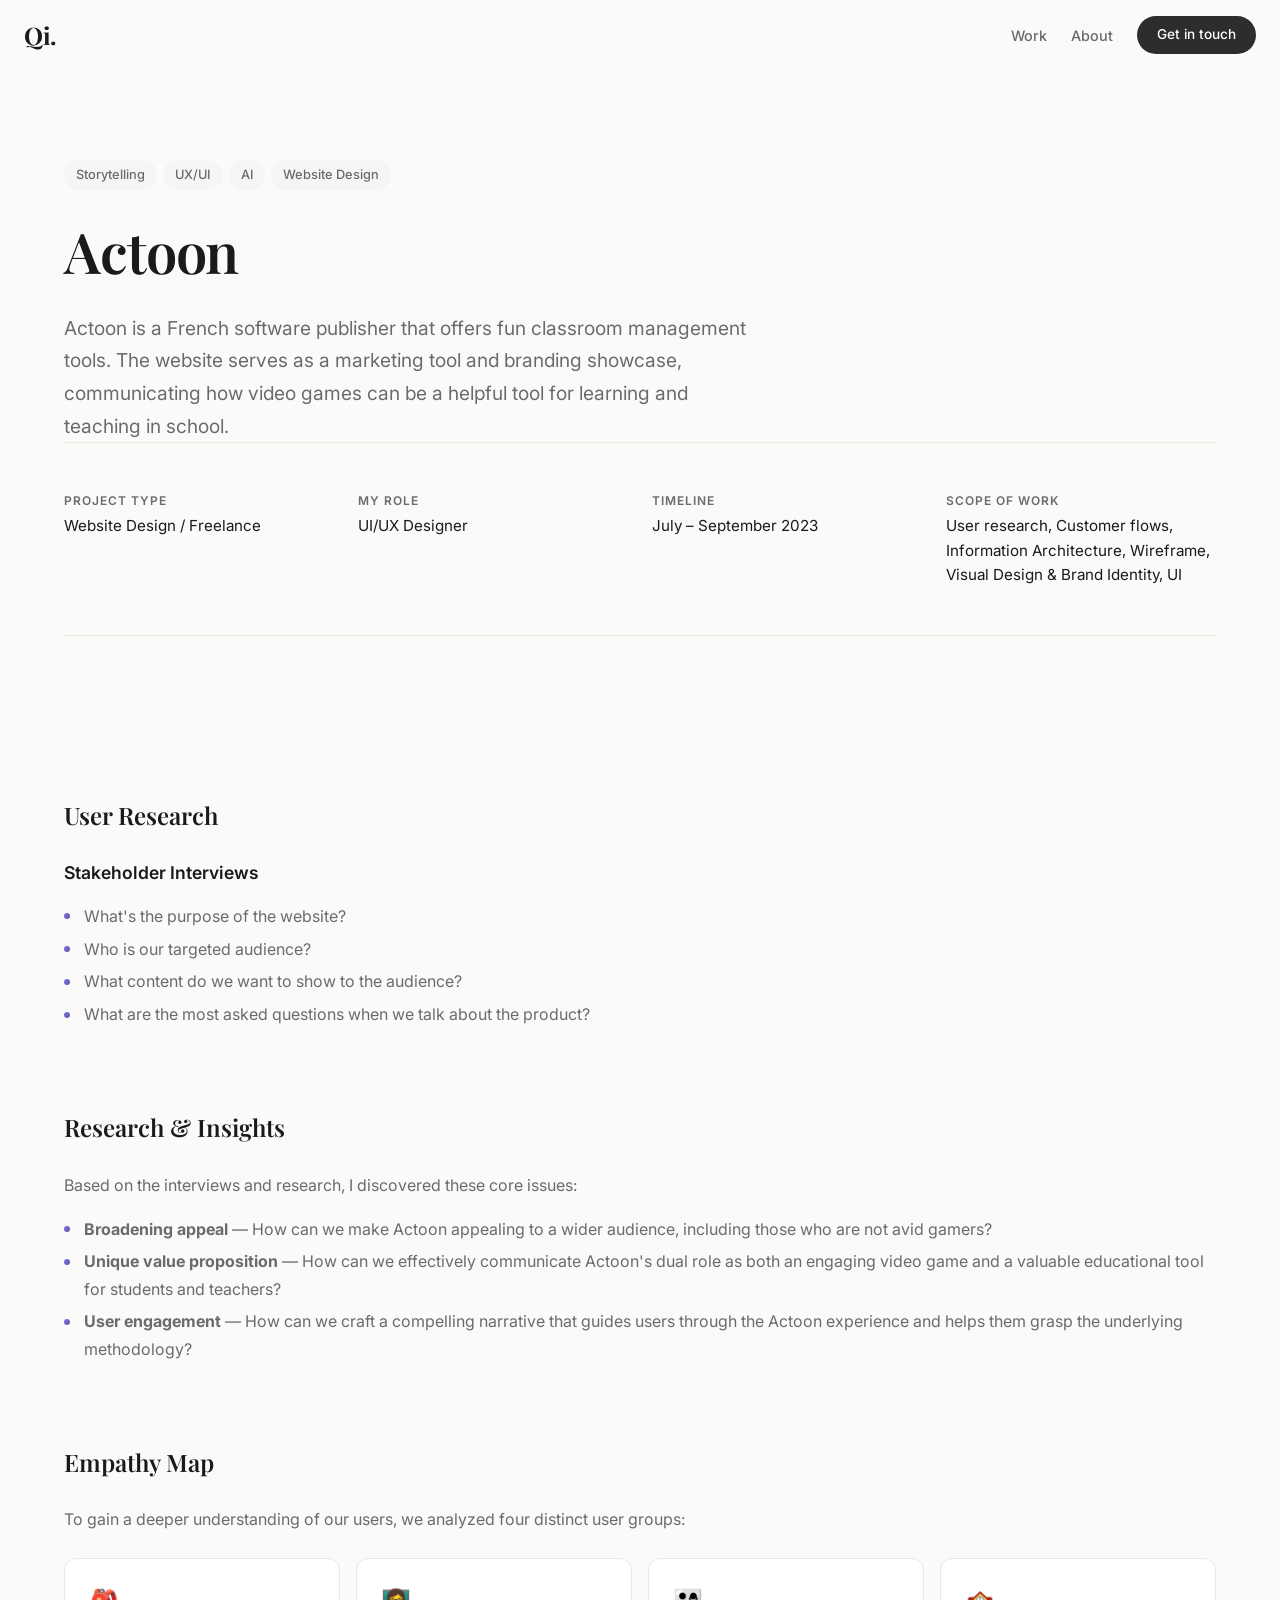
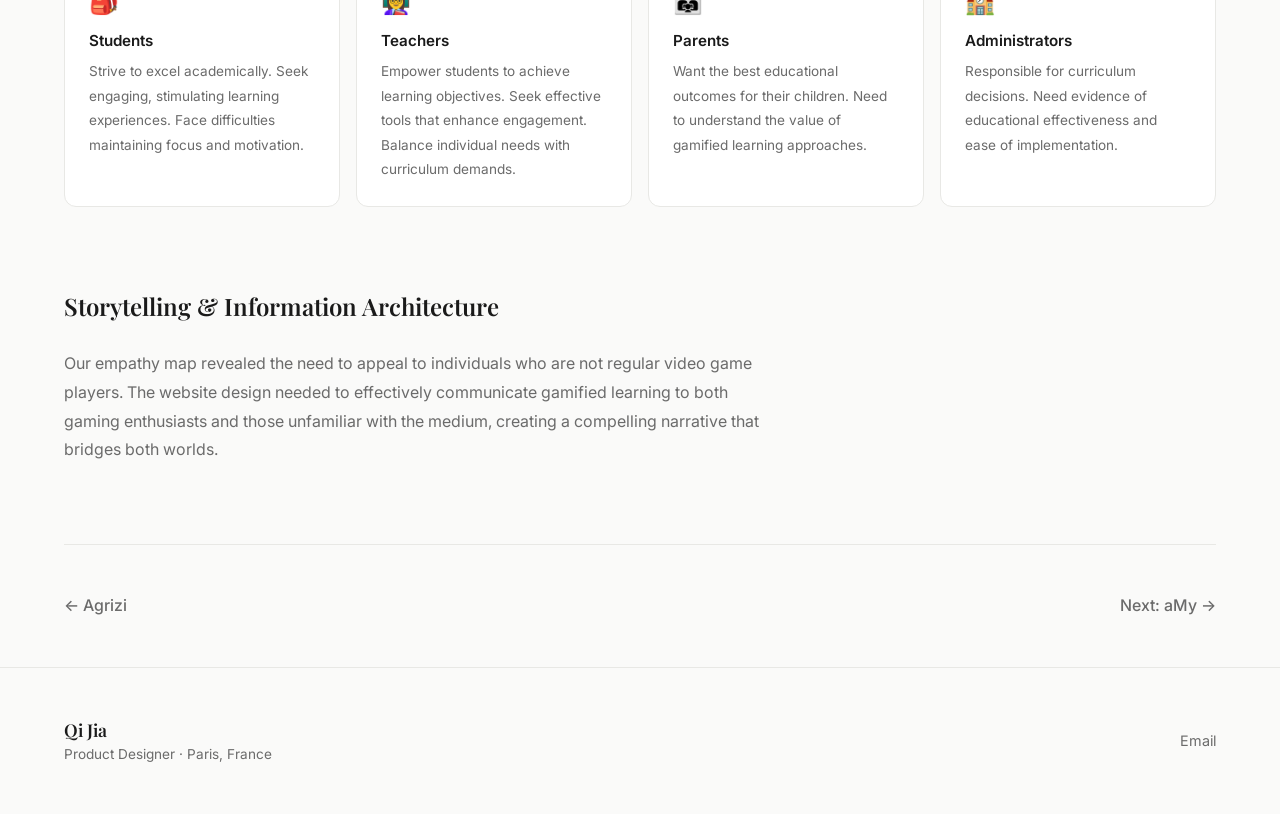
==== projects/actoon.html @ db5502e6 "Initial portfolio commit Co-Authored-By: Claude Sonnet 4.6 <noreply@anthropic.com>" ====
<!DOCTYPE html>
<html lang="en">
<head>
  <meta charset="UTF-8">
  <meta name="viewport" content="width=device-width, initial-scale=1.0">
  <title>Actoon — Qi Jia</title>
  <link rel="stylesheet" href="../styles.css">
  <link rel="preconnect" href="https://fonts.googleapis.com">
  <link rel="preconnect" href="https://fonts.gstatic.com" crossorigin>
  <link href="https://fonts.googleapis.com/css2?family=Inter:wght@400;500;600&family=Playfair+Display:wght@500;600;700&display=swap" rel="stylesheet">
</head>
<body>
  <nav class="nav" id="nav">
    <a href="../index.html" class="nav-logo">Qi.</a>
    <div class="nav-links">
      <a href="../index.html#work">Work</a>
      <a href="../index.html#about">About</a>
      <a href="mailto:contact@qijia.design" class="nav-cta">Get in touch</a>
    </div>
  </nav>

  <section class="project-hero">
    <div class="container">
      <div class="project-hero__tags">
        <span>Storytelling</span><span>UX/UI</span><span>AI</span><span>Website Design</span>
      </div>
      <h1>Actoon</h1>
      <p class="project-hero__description">Actoon is a French software publisher that offers fun classroom management tools. The website serves as a marketing tool and branding showcase, communicating how video games can be a helpful tool for learning and teaching in school.</p>

      <dl class="project-meta">
        <div>
          <dt>Project Type</dt>
          <dd>Website Design / Freelance</dd>
        </div>
        <div>
          <dt>My Role</dt>
          <dd>UI/UX Designer</dd>
        </div>
        <div>
          <dt>Timeline</dt>
          <dd>July – September 2023</dd>
        </div>
        <div>
          <dt>Scope of Work</dt>
          <dd>User research, Customer flows, Information Architecture, Wireframe, Visual Design & Brand Identity, UI</dd>
        </div>
      </dl>
    </div>
  </section>

  <section class="container">
    <div class="project-section">
      <h2>User Research</h2>
      <h3>Stakeholder Interviews</h3>
      <ul>
        <li>What's the purpose of the website?</li>
        <li>Who is our targeted audience?</li>
        <li>What content do we want to show to the audience?</li>
        <li>What are the most asked questions when we talk about the product?</li>
      </ul>
    </div>

    <div class="project-section">
      <h2>Research & Insights</h2>
      <p>Based on the interviews and research, I discovered these core issues:</p>
      <ul>
        <li><strong>Broadening appeal</strong> — How can we make Actoon appealing to a wider audience, including those who are not avid gamers?</li>
        <li><strong>Unique value proposition</strong> — How can we effectively communicate Actoon's dual role as both an engaging video game and a valuable educational tool for students and teachers?</li>
        <li><strong>User engagement</strong> — How can we craft a compelling narrative that guides users through the Actoon experience and helps them grasp the underlying methodology?</li>
      </ul>
    </div>

    <div class="project-section">
      <h2>Empathy Map</h2>
      <p>To gain a deeper understanding of our users, we analyzed four distinct user groups:</p>
      <div class="insight-grid">
        <div class="insight-card">
          <div class="insight-card__icon">🎒</div>
          <h4>Students</h4>
          <p>Strive to excel academically. Seek engaging, stimulating learning experiences. Face difficulties maintaining focus and motivation.</p>
        </div>
        <div class="insight-card">
          <div class="insight-card__icon">👩‍🏫</div>
          <h4>Teachers</h4>
          <p>Empower students to achieve learning objectives. Seek effective tools that enhance engagement. Balance individual needs with curriculum demands.</p>
        </div>
        <div class="insight-card">
          <div class="insight-card__icon">👨‍👩‍👧</div>
          <h4>Parents</h4>
          <p>Want the best educational outcomes for their children. Need to understand the value of gamified learning approaches.</p>
        </div>
        <div class="insight-card">
          <div class="insight-card__icon">🏫</div>
          <h4>Administrators</h4>
          <p>Responsible for curriculum decisions. Need evidence of educational effectiveness and ease of implementation.</p>
        </div>
      </div>
    </div>

    <div class="project-section">
      <h2>Storytelling & Information Architecture</h2>
      <p>Our empathy map revealed the need to appeal to individuals who are not regular video game players. The website design needed to effectively communicate gamified learning to both gaming enthusiasts and those unfamiliar with the medium, creating a compelling narrative that bridges both worlds.</p>
    </div>

    <nav class="project-nav">
      <a href="agrizi.html">&larr; Agrizi</a>
      <a href="amy.html">Next: aMy &rarr;</a>
    </nav>
  </section>

  <footer class="footer">
    <div class="container footer-inner">
      <div>
        <p class="footer-name">Qi Jia</p>
        <p class="footer-role">Product Designer &middot; Paris, France</p>
      </div>
      <div class="footer-links">
        <a href="mailto:contact@qijia.design">Email</a>
      </div>
    </div>
  </footer>

  <script src="../script.js"></script>
</body>
</html>
---- styles.css ----
/* ================================
   Design Tokens
   ================================ */
:root {
  --color-bg: #FAFAF9;
  --color-surface: #FFFFFF;
  --color-text: #1A1A1A;
  --color-text-secondary: #6B6B6B;
  --color-accent: #2D2D2D;
  --color-border: #E8E8E5;
  --color-hover: #F5F5F3;

  --font-sans: 'Inter', -apple-system, BlinkMacSystemFont, sans-serif;
  --font-serif: 'Playfair Display', Georgia, serif;

  --space-xs: 0.5rem;
  --space-sm: 1rem;
  --space-md: 1.5rem;
  --space-lg: 3rem;
  --space-xl: 5rem;
  --space-2xl: 8rem;

  --max-width: 1200px;
  --radius: 12px;
  --radius-lg: 20px;

  --transition: 0.3s cubic-bezier(0.4, 0, 0.2, 1);
}

/* ================================
   Reset & Base
   ================================ */
*, *::before, *::after {
  margin: 0;
  padding: 0;
  box-sizing: border-box;
}

html {
  scroll-behavior: smooth;
  -webkit-font-smoothing: antialiased;
}

body {
  font-family: var(--font-sans);
  font-size: 1rem;
  line-height: 1.6;
  color: var(--color-text);
  background: var(--color-bg);
}

a {
  color: inherit;
  text-decoration: none;
}

img {
  max-width: 100%;
  display: block;
}

.container {
  max-width: var(--max-width);
  margin: 0 auto;
  padding: 0 var(--space-md);
}

/* ================================
   Navigation
   ================================ */
.nav {
  position: fixed;
  top: 0;
  left: 0;
  right: 0;
  z-index: 100;
  display: flex;
  justify-content: space-between;
  align-items: center;
  padding: var(--space-sm) var(--space-md);
  background: rgba(250, 250, 249, 0.85);
  backdrop-filter: blur(12px);
  -webkit-backdrop-filter: blur(12px);
  border-bottom: 1px solid transparent;
  transition: border-color var(--transition);
}

.nav.scrolled {
  border-bottom-color: var(--color-border);
}

.nav-logo {
  font-family: var(--font-serif);
  font-size: 1.5rem;
  font-weight: 700;
  letter-spacing: -0.02em;
}

.nav-links {
  display: flex;
  align-items: center;
  gap: var(--space-md);
}

.nav-links a {
  font-size: 0.9rem;
  font-weight: 500;
  color: var(--color-text-secondary);
  transition: color var(--transition);
}

.nav-links a:hover {
  color: var(--color-text);
}

.nav-cta {
  background: var(--color-accent);
  color: #fff !important;
  padding: 0.5rem 1.25rem;
  border-radius: 100px;
  font-size: 0.85rem !important;
  transition: transform var(--transition), opacity var(--transition);
}

.nav-cta:hover {
  opacity: 0.85;
  transform: translateY(-1px);
}

/* ================================
   Hero
   ================================ */
.hero {
  min-height: 90vh;
  display: flex;
  align-items: center;
  padding: var(--space-2xl) 0 var(--space-xl);
}

.hero-greeting {
  font-size: 1.25rem;
  color: var(--color-text-secondary);
  margin-bottom: var(--space-sm);
}

.wave {
  display: inline-block;
  animation: wave 2.5s ease-in-out infinite;
  transform-origin: 70% 70%;
}

@keyframes wave {
  0%, 100% { transform: rotate(0deg); }
  10% { transform: rotate(14deg); }
  20% { transform: rotate(-8deg); }
  30% { transform: rotate(14deg); }
  40% { transform: rotate(-4deg); }
  50% { transform: rotate(10deg); }
  60% { transform: rotate(0deg); }
}

.hero-title {
  font-family: var(--font-serif);
  font-size: clamp(2.5rem, 5.5vw, 4.5rem);
  font-weight: 600;
  line-height: 1.15;
  letter-spacing: -0.02em;
  max-width: 800px;
  margin-bottom: var(--space-md);
}

.hero-title em {
  font-style: normal;
  background: linear-gradient(135deg, #667eea 0%, #764ba2 100%);
  -webkit-background-clip: text;
  -webkit-text-fill-color: transparent;
  background-clip: text;
}

.hero-subtitle {
  font-size: 1.15rem;
  line-height: 1.7;
  color: var(--color-text-secondary);
  max-width: 600px;
  margin-bottom: var(--space-lg);
}

.btn {
  display: inline-flex;
  align-items: center;
  gap: 0.5rem;
  background: var(--color-accent);
  color: #fff;
  padding: 0.85rem 2rem;
  border-radius: 100px;
  font-size: 0.95rem;
  font-weight: 500;
  transition: transform var(--transition), box-shadow var(--transition);
}

.btn:hover {
  transform: translateY(-2px);
  box-shadow: 0 8px 24px rgba(0, 0, 0, 0.12);
}

.btn span {
  transition: transform var(--transition);
}

.btn:hover span {
  transform: translateX(4px);
}

/* ================================
   Section Title
   ================================ */
.section-title {
  font-family: var(--font-serif);
  font-size: clamp(1.75rem, 3vw, 2.5rem);
  font-weight: 600;
  letter-spacing: -0.02em;
  margin-bottom: var(--space-lg);
}

/* ================================
   Projects Grid
   ================================ */
.work {
  padding: var(--space-xl) 0 var(--space-2xl);
}

.projects-grid {
  display: grid;
  grid-template-columns: repeat(2, 1fr);
  gap: var(--space-md);
}

.project-card {
  background: var(--color-surface);
  border-radius: var(--radius-lg);
  overflow: hidden;
  border: 1px solid var(--color-border);
  transition: transform var(--transition), box-shadow var(--transition);
  display: flex;
  flex-direction: column;
}

.project-card:hover {
  transform: translateY(-4px);
  box-shadow: 0 12px 40px rgba(0, 0, 0, 0.08);
}

.project-card__image {
  height: 240px;
  display: flex;
  align-items: center;
  justify-content: center;
  position: relative;
  overflow: hidden;
}

.project-card--large .project-card__image {
  height: 300px;
}

.project-card__emoji {
  font-size: 4rem;
  transition: transform var(--transition);
}

.project-card:hover .project-card__emoji {
  transform: scale(1.15);
}

.project-card__content {
  padding: var(--space-md);
  flex: 1;
  display: flex;
  flex-direction: column;
  gap: 0.5rem;
}

.project-card__tags {
  display: flex;
  flex-wrap: wrap;
  gap: 0.4rem;
}

.project-card__tags span {
  font-size: 0.75rem;
  font-weight: 500;
  color: var(--color-text-secondary);
  background: var(--color-hover);
  padding: 0.2rem 0.6rem;
  border-radius: 100px;
}

.project-card__content h3 {
  font-family: var(--font-serif);
  font-size: 1.35rem;
  font-weight: 600;
  letter-spacing: -0.01em;
}

.project-card__content p {
  font-size: 0.9rem;
  color: var(--color-text-secondary);
  line-height: 1.5;
}

/* ================================
   About
   ================================ */
.about {
  padding: var(--space-xl) 0 var(--space-2xl);
  background: var(--color-surface);
  border-top: 1px solid var(--color-border);
}

.about-grid {
  display: grid;
  grid-template-columns: 1fr 1fr;
  gap: var(--space-xl);
  align-items: start;
}

.about-lead {
  font-size: 1.25rem;
  font-weight: 500;
  line-height: 1.6;
  margin-bottom: var(--space-sm);
}

.about-text p {
  color: var(--color-text-secondary);
  margin-bottom: var(--space-sm);
  line-height: 1.7;
}

.experience-block {
  margin-bottom: var(--space-lg);
}

.experience-block h3 {
  font-size: 0.8rem;
  font-weight: 600;
  text-transform: uppercase;
  letter-spacing: 0.08em;
  color: var(--color-text-secondary);
  margin-bottom: var(--space-sm);
}

.experience-item {
  display: flex;
  flex-direction: column;
  margin-bottom: var(--space-sm);
  padding-left: var(--space-sm);
  border-left: 2px solid var(--color-border);
}

.experience-role {
  font-weight: 600;
  font-size: 0.95rem;
}

.experience-company {
  font-size: 0.9rem;
  color: var(--color-text-secondary);
}

.experience-date {
  font-size: 0.8rem;
  color: var(--color-text-secondary);
}

.notable-projects {
  font-size: 0.9rem;
  color: var(--color-text-secondary);
  line-height: 1.7;
}

/* ================================
   Footer
   ================================ */
.footer {
  padding: var(--space-lg) 0;
  border-top: 1px solid var(--color-border);
}

.footer-inner {
  display: flex;
  justify-content: space-between;
  align-items: center;
}

.footer-name {
  font-family: var(--font-serif);
  font-size: 1.1rem;
  font-weight: 600;
}

.footer-role {
  font-size: 0.85rem;
  color: var(--color-text-secondary);
}

.footer-links {
  display: flex;
  gap: var(--space-md);
}

.footer-links a {
  font-size: 0.9rem;
  color: var(--color-text-secondary);
  transition: color var(--transition);
}

.footer-links a:hover {
  color: var(--color-text);
}

/* ================================
   Project Detail Page
   ================================ */
.project-hero {
  padding: calc(var(--space-2xl) + 2rem) 0 var(--space-xl);
}

.project-hero__tags {
  display: flex;
  flex-wrap: wrap;
  gap: 0.4rem;
  margin-bottom: var(--space-sm);
}

.project-hero__tags span {
  font-size: 0.8rem;
  font-weight: 500;
  color: var(--color-text-secondary);
  background: var(--color-hover);
  padding: 0.3rem 0.75rem;
  border-radius: 100px;
}

.project-hero h1 {
  font-family: var(--font-serif);
  font-size: clamp(2rem, 4.5vw, 3.5rem);
  font-weight: 600;
  letter-spacing: -0.02em;
  margin-bottom: var(--space-sm);
}

.project-hero__description {
  font-size: 1.2rem;
  color: var(--color-text-secondary);
  max-width: 700px;
  line-height: 1.7;
}

.project-meta {
  display: grid;
  grid-template-columns: repeat(auto-fit, minmax(180px, 1fr));
  gap: var(--space-md);
  padding: var(--space-lg) 0;
  border-top: 1px solid var(--color-border);
  border-bottom: 1px solid var(--color-border);
  margin-bottom: var(--space-xl);
}

.project-meta dt {
  font-size: 0.75rem;
  font-weight: 600;
  text-transform: uppercase;
  letter-spacing: 0.08em;
  color: var(--color-text-secondary);
  margin-bottom: 0.25rem;
}

.project-meta dd {
  font-size: 0.95rem;
}

.project-section {
  margin-bottom: var(--space-xl);
}

.project-section h2 {
  font-family: var(--font-serif);
  font-size: 1.5rem;
  font-weight: 600;
  margin-bottom: var(--space-md);
}

.project-section h3 {
  font-size: 1.1rem;
  font-weight: 600;
  margin-bottom: var(--space-sm);
}

.project-section p {
  color: var(--color-text-secondary);
  line-height: 1.8;
  margin-bottom: var(--space-sm);
  max-width: 720px;
}

.project-section ul {
  list-style: none;
  padding: 0;
  margin-bottom: var(--space-sm);
}

.project-section ul li {
  position: relative;
  padding-left: 1.25rem;
  color: var(--color-text-secondary);
  line-height: 1.7;
  margin-bottom: 0.35rem;
}

.project-section ul li::before {
  content: '';
  position: absolute;
  left: 0;
  top: 0.65rem;
  width: 6px;
  height: 6px;
  background: linear-gradient(135deg, #667eea 0%, #764ba2 100%);
  border-radius: 50%;
}

.quote-grid {
  display: grid;
  grid-template-columns: repeat(auto-fit, minmax(280px, 1fr));
  gap: var(--space-sm);
  margin: var(--space-md) 0;
}

.quote-card {
  background: var(--color-hover);
  border-radius: var(--radius);
  padding: var(--space-md);
  font-size: 0.9rem;
  color: var(--color-text-secondary);
  line-height: 1.6;
  font-style: italic;
  border-left: 3px solid var(--color-border);
}

.insight-grid {
  display: grid;
  grid-template-columns: repeat(auto-fit, minmax(220px, 1fr));
  gap: var(--space-sm);
  margin: var(--space-md) 0;
}

.insight-card {
  background: var(--color-surface);
  border: 1px solid var(--color-border);
  border-radius: var(--radius);
  padding: var(--space-md);
}

.insight-card__icon {
  font-size: 1.5rem;
  margin-bottom: 0.5rem;
}

.insight-card h4 {
  font-size: 0.95rem;
  font-weight: 600;
  margin-bottom: 0.35rem;
}

.insight-card p {
  font-size: 0.85rem;
  margin-bottom: 0 !important;
}

.project-nav {
  display: flex;
  justify-content: space-between;
  align-items: center;
  padding: var(--space-lg) 0;
  border-top: 1px solid var(--color-border);
  margin-top: var(--space-xl);
}

.project-nav a {
  font-weight: 500;
  color: var(--color-text-secondary);
  transition: color var(--transition);
}

.project-nav a:hover {
  color: var(--color-text);
}

/* ================================
   Animations
   ================================ */
.fade-in {
  opacity: 0;
  transform: translateY(20px);
  transition: opacity 0.6s ease, transform 0.6s ease;
}

.fade-in.visible {
  opacity: 1;
  transform: translateY(0);
}

/* ================================
   Responsive
   ================================ */
@media (max-width: 768px) {
  .hero {
    min-height: auto;
    padding: calc(var(--space-2xl) + 1rem) 0 var(--space-lg);
  }

  .projects-grid {
    grid-template-columns: 1fr;
  }

  .project-card__image,
  .project-card--large .project-card__image {
    height: 200px;
  }

  .about-grid {
    grid-template-columns: 1fr;
    gap: var(--space-lg);
  }

  .footer-inner {
    flex-direction: column;
    gap: var(--space-sm);
    text-align: center;
  }

  .nav-links a:not(.nav-cta) {
    display: none;
  }

  .project-meta {
    grid-template-columns: 1fr 1fr;
  }

  .quote-grid {
    grid-template-columns: 1fr;
  }
}
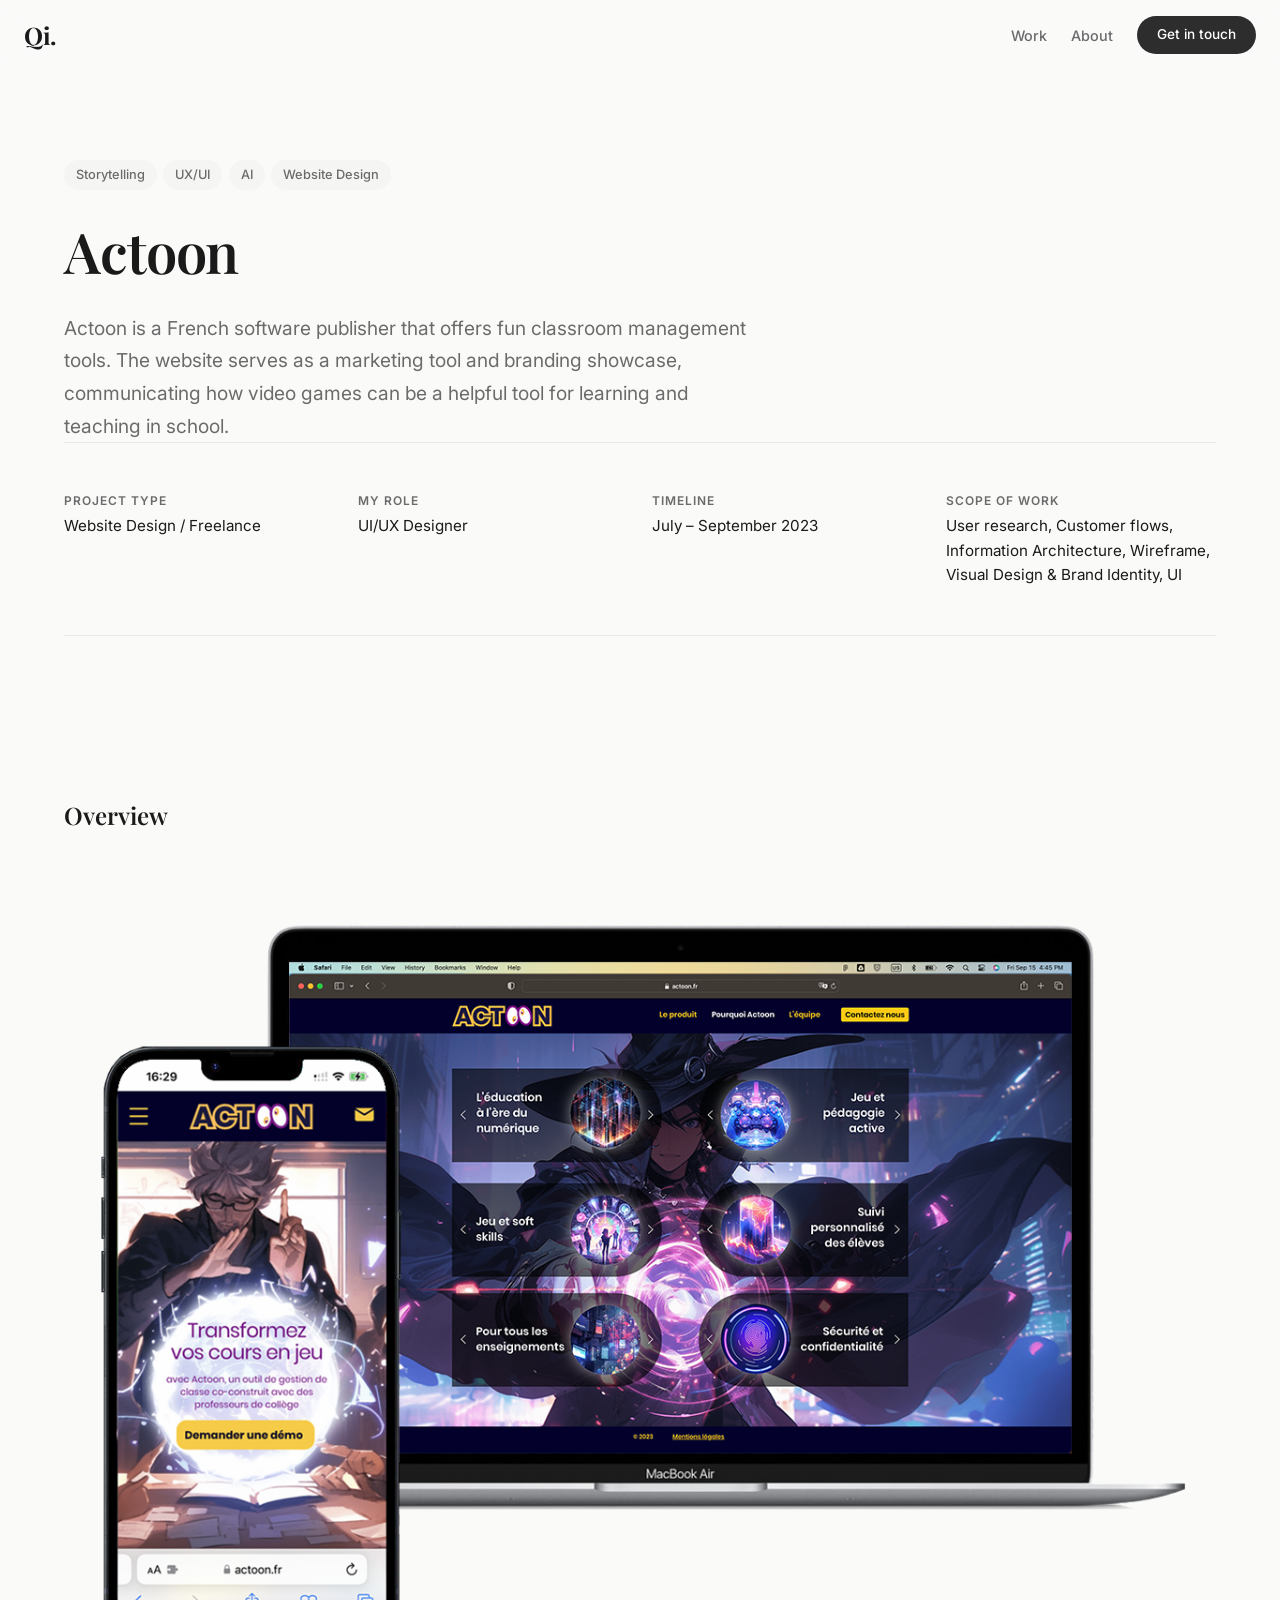
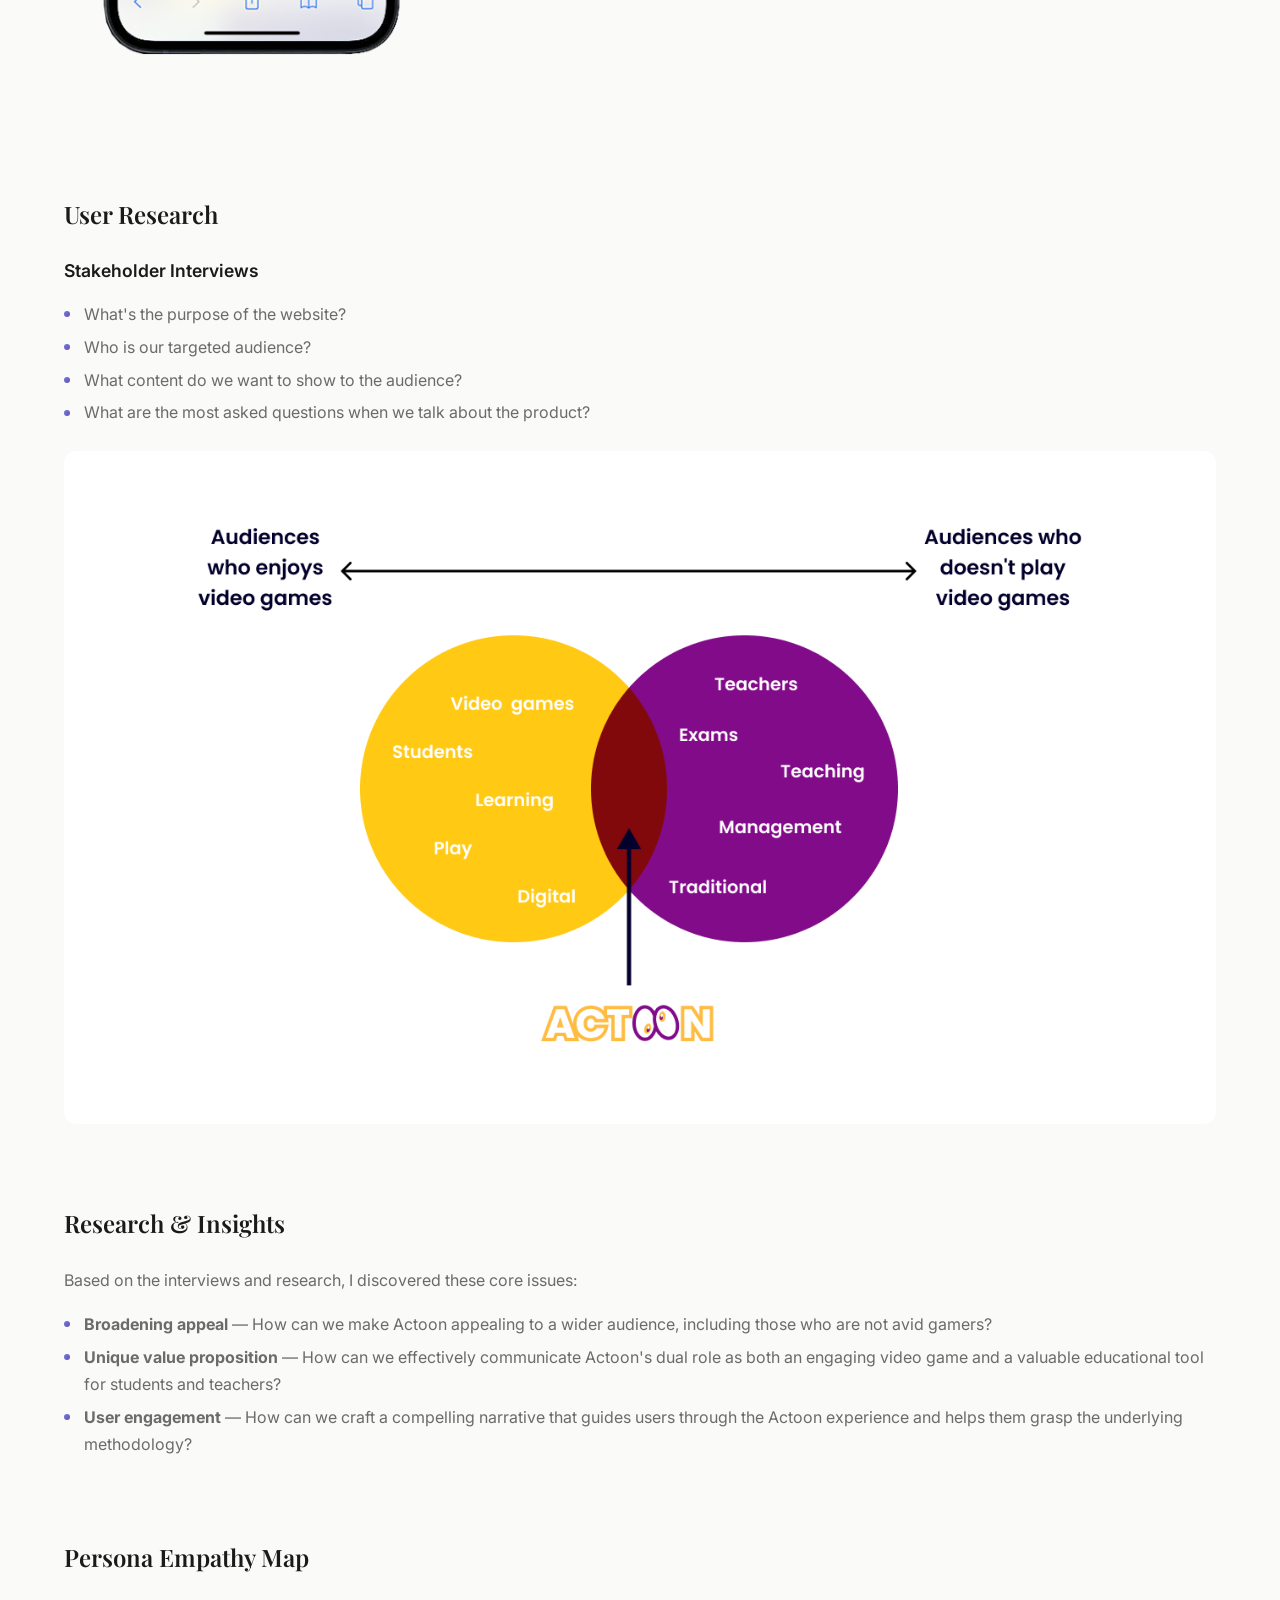
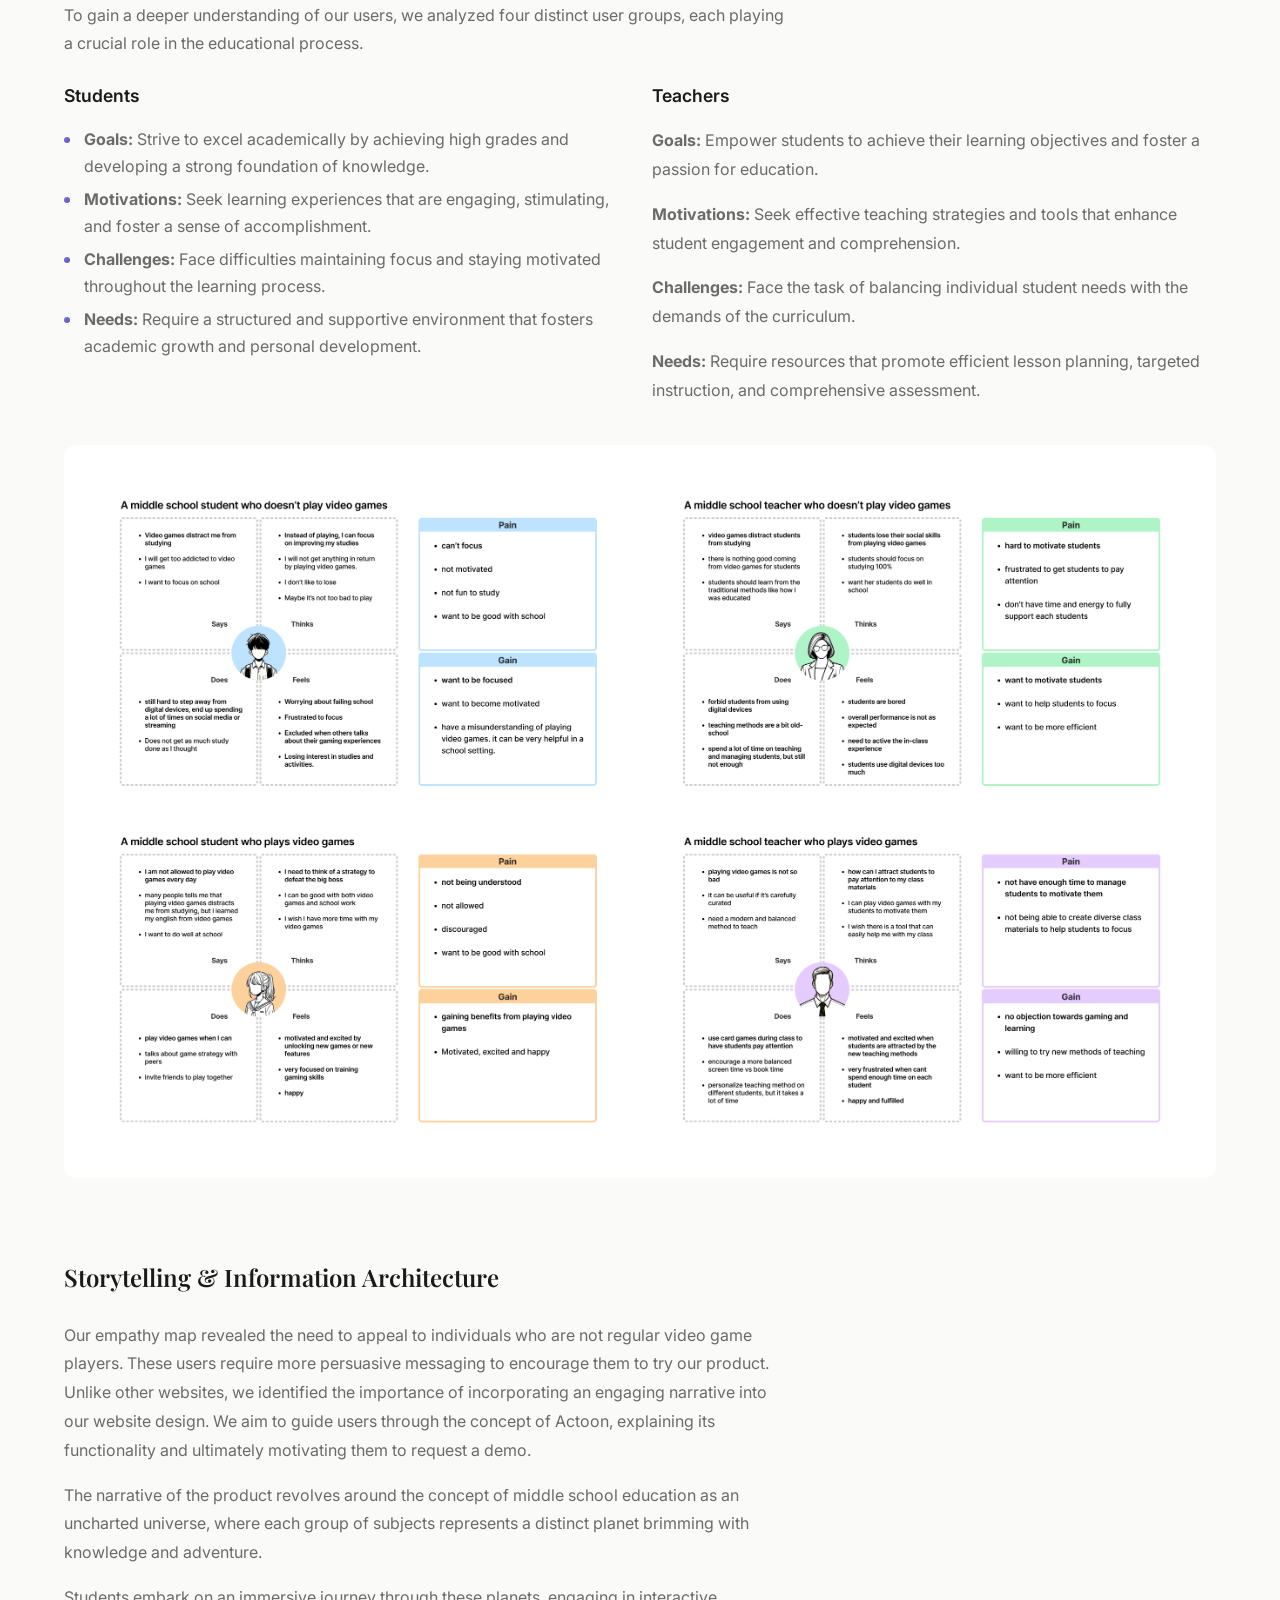
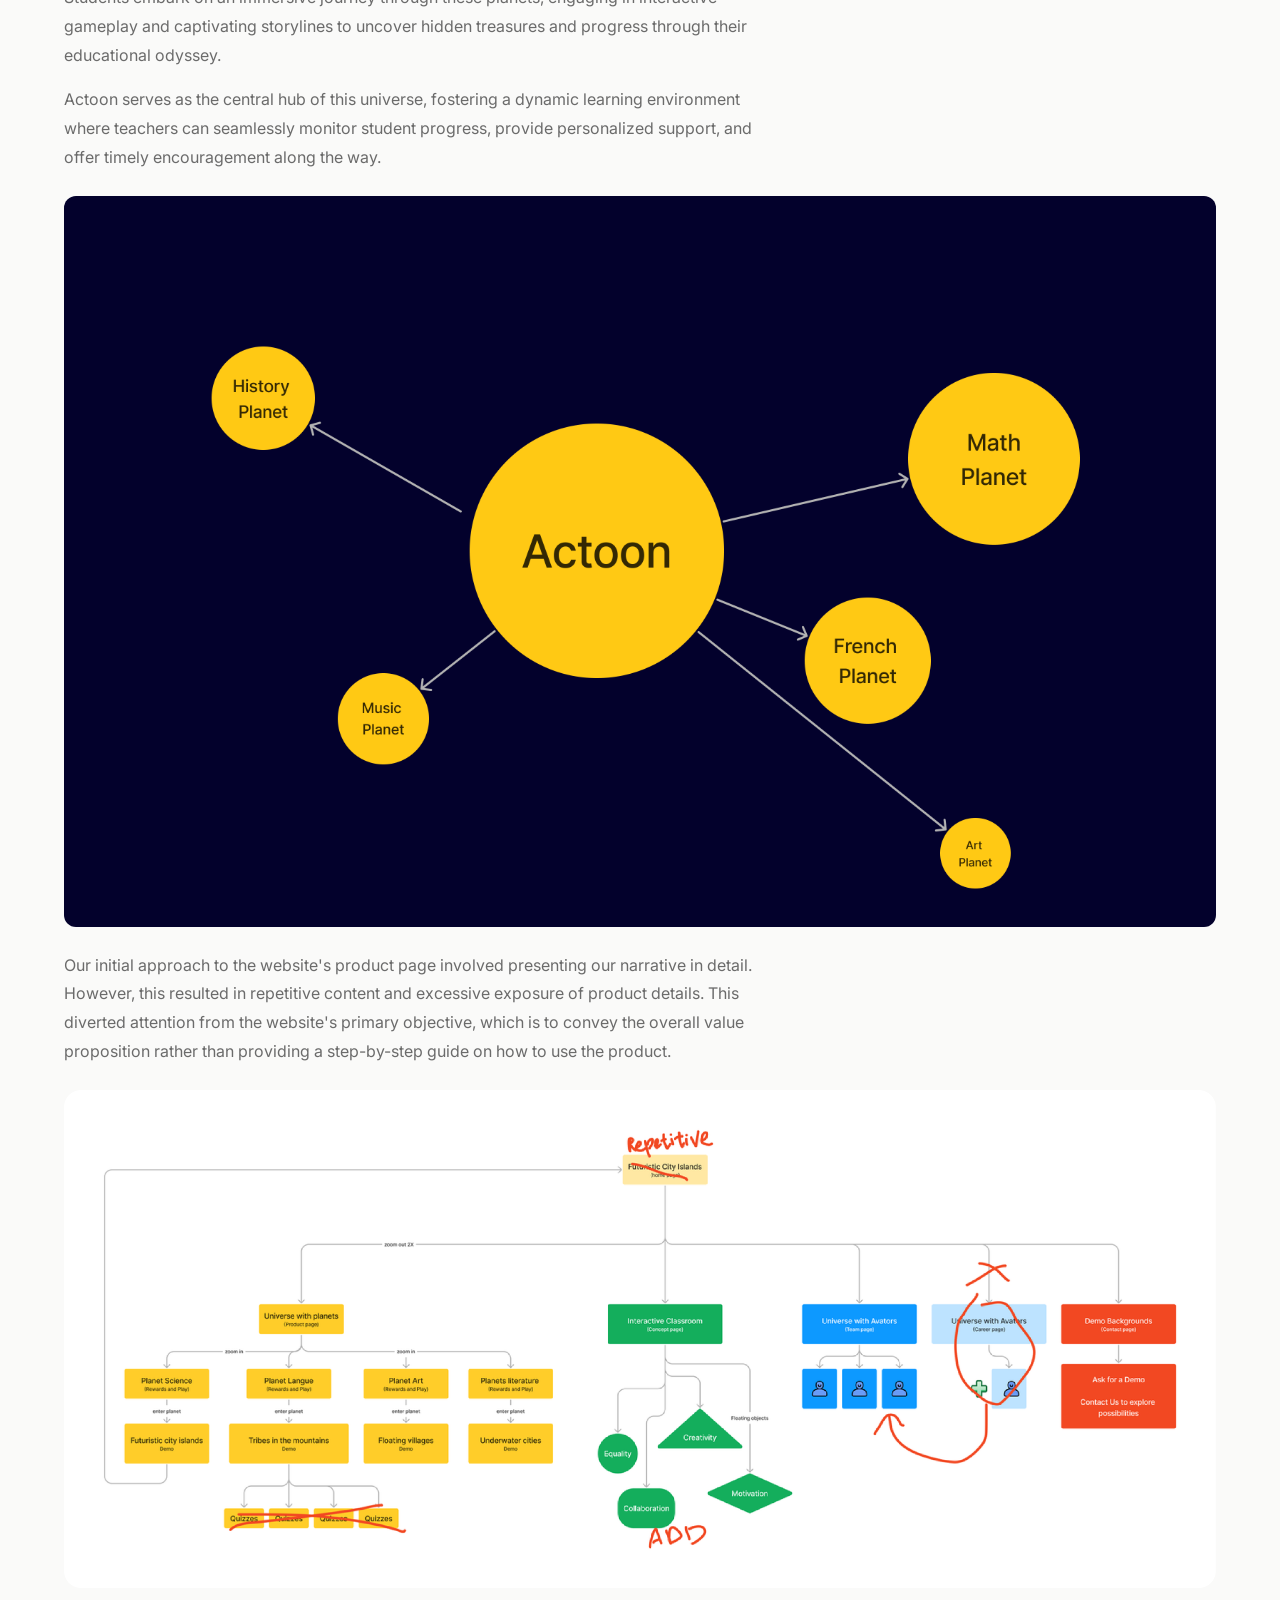
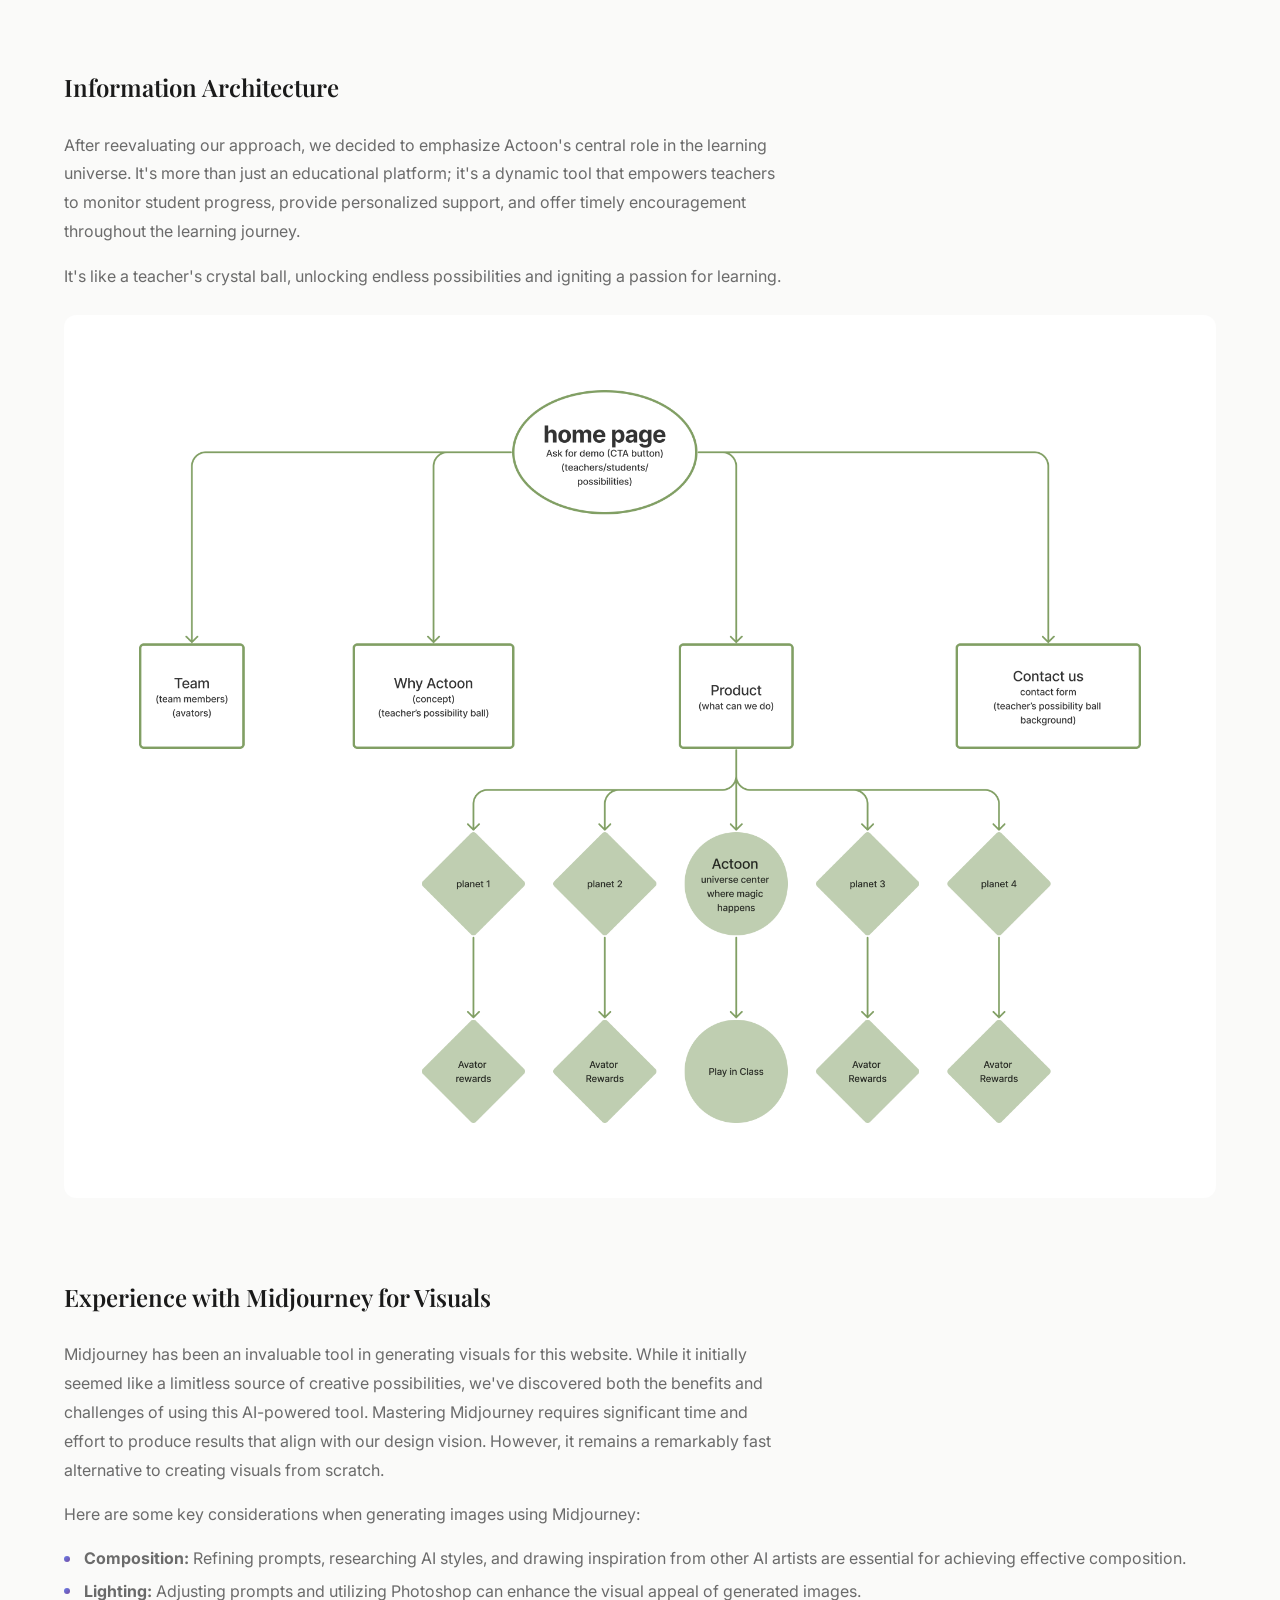
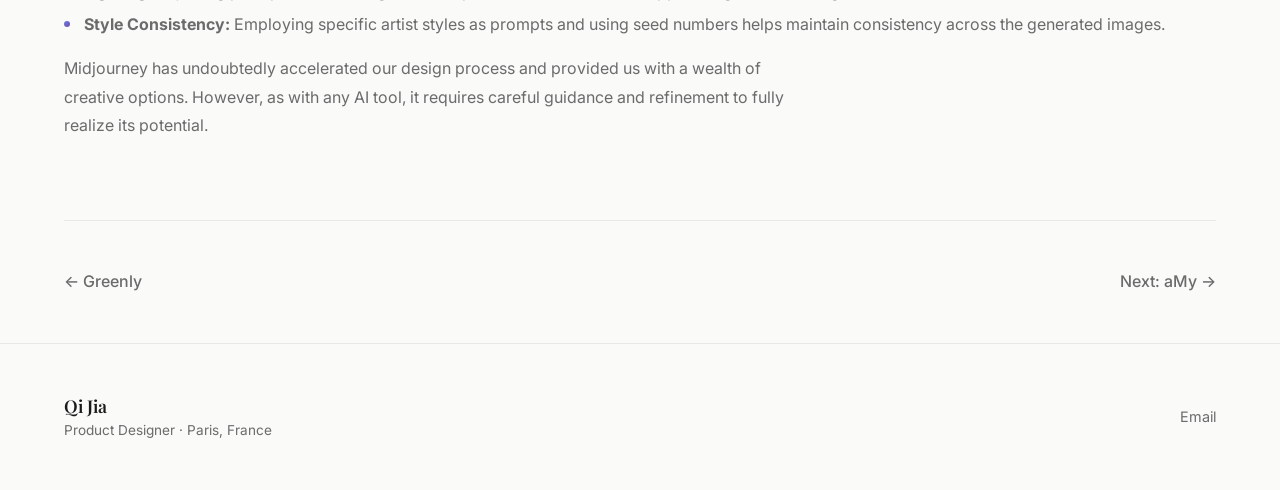
==== commit 8ed405a0: "Add project images and content for Fable Friends, Greenly, Actoon, and aMy Integrate Notion exports " ====
--- a/projects/actoon.html
+++ b/projects/actoon.html
@@ -49,6 +49,14 @@
   </section>
 
   <section class="container">
+
+    <div class="project-section">
+      <h2>Overview</h2>
+      <figure class="project-image">
+        <img src="../images/actoon/refurb-macbook-air-silver-m1-202010_copy.png" alt="Actoon website on laptop and mobile">
+      </figure>
+    </div>
+
     <div class="project-section">
       <h2>User Research</h2>
       <h3>Stakeholder Interviews</h3>
@@ -58,6 +66,10 @@
         <li>What content do we want to show to the audience?</li>
         <li>What are the most asked questions when we talk about the product?</li>
       </ul>
+
+      <figure class="project-image">
+        <img src="../images/actoon/Actoon_insights.png" alt="Venn diagram — bridging gaming audiences and non-gaming audiences">
+      </figure>
     </div>
 
     <div class="project-section">
@@ -71,39 +83,75 @@
     </div>
 
     <div class="project-section">
-      <h2>Empathy Map</h2>
-      <p>To gain a deeper understanding of our users, we analyzed four distinct user groups:</p>
-      <div class="insight-grid">
-        <div class="insight-card">
-          <div class="insight-card__icon">🎒</div>
-          <h4>Students</h4>
-          <p>Strive to excel academically. Seek engaging, stimulating learning experiences. Face difficulties maintaining focus and motivation.</p>
+      <h2>Persona Empathy Map</h2>
+      <p>To gain a deeper understanding of our users, we analyzed four distinct user groups, each playing a crucial role in the educational process.</p>
+
+      <div class="project-image-grid">
+        <div>
+          <h3>Students</h3>
+          <ul>
+            <li><strong>Goals:</strong> Strive to excel academically by achieving high grades and developing a strong foundation of knowledge.</li>
+            <li><strong>Motivations:</strong> Seek learning experiences that are engaging, stimulating, and foster a sense of accomplishment.</li>
+            <li><strong>Challenges:</strong> Face difficulties maintaining focus and staying motivated throughout the learning process.</li>
+            <li><strong>Needs:</strong> Require a structured and supportive environment that fosters academic growth and personal development.</li>
+          </ul>
         </div>
-        <div class="insight-card">
-          <div class="insight-card__icon">👩‍🏫</div>
-          <h4>Teachers</h4>
-          <p>Empower students to achieve learning objectives. Seek effective tools that enhance engagement. Balance individual needs with curriculum demands.</p>
-        </div>
-        <div class="insight-card">
-          <div class="insight-card__icon">👨‍👩‍👧</div>
-          <h4>Parents</h4>
-          <p>Want the best educational outcomes for their children. Need to understand the value of gamified learning approaches.</p>
-        </div>
-        <div class="insight-card">
-          <div class="insight-card__icon">🏫</div>
-          <h4>Administrators</h4>
-          <p>Responsible for curriculum decisions. Need evidence of educational effectiveness and ease of implementation.</p>
+        <div>
+          <h3>Teachers</h3>
+          <p><strong>Goals:</strong> Empower students to achieve their learning objectives and foster a passion for education.</p>
+          <p><strong>Motivations:</strong> Seek effective teaching strategies and tools that enhance student engagement and comprehension.</p>
+          <p><strong>Challenges:</strong> Face the task of balancing individual student needs with the demands of the curriculum.</p>
+          <p><strong>Needs:</strong> Require resources that promote efficient lesson planning, targeted instruction, and comprehensive assessment.</p>
         </div>
       </div>
+
+      <figure class="project-image">
+        <img src="../images/actoon/Persona_Actoon.png" alt="Empathy maps for four user groups — students and teachers who play and don't play video games">
+      </figure>
     </div>
 
     <div class="project-section">
       <h2>Storytelling & Information Architecture</h2>
-      <p>Our empathy map revealed the need to appeal to individuals who are not regular video game players. The website design needed to effectively communicate gamified learning to both gaming enthusiasts and those unfamiliar with the medium, creating a compelling narrative that bridges both worlds.</p>
+      <p>Our empathy map revealed the need to appeal to individuals who are not regular video game players. These users require more persuasive messaging to encourage them to try our product. Unlike other websites, we identified the importance of incorporating an engaging narrative into our website design. We aim to guide users through the concept of Actoon, explaining its functionality and ultimately motivating them to request a demo.</p>
+      <p>The narrative of the product revolves around the concept of middle school education as an uncharted universe, where each group of subjects represents a distinct planet brimming with knowledge and adventure.</p>
+      <p>Students embark on an immersive journey through these planets, engaging in interactive gameplay and captivating storylines to uncover hidden treasures and progress through their educational odyssey.</p>
+      <p>Actoon serves as the central hub of this universe, fostering a dynamic learning environment where teachers can seamlessly monitor student progress, provide personalized support, and offer timely encouragement along the way.</p>
+
+      <figure class="project-image">
+        <img src="../images/actoon/Actoon_concept.png" alt="Actoon universe concept — subject planets orbiting around the Actoon hub">
+      </figure>
+
+      <p>Our initial approach to the website's product page involved presenting our narrative in detail. However, this resulted in repetitive content and excessive exposure of product details. This diverted attention from the website's primary objective, which is to convey the overall value proposition rather than providing a step-by-step guide on how to use the product.</p>
+
+      <figure class="project-image">
+        <img src="../images/actoon/Container.png" alt="Initial information architecture — annotated with iteration notes">
+      </figure>
+    </div>
+
+    <div class="project-section">
+      <h2>Information Architecture</h2>
+      <p>After reevaluating our approach, we decided to emphasize Actoon's central role in the learning universe. It's more than just an educational platform; it's a dynamic tool that empowers teachers to monitor student progress, provide personalized support, and offer timely encouragement throughout the learning journey.</p>
+      <p>It's like a teacher's crystal ball, unlocking endless possibilities and igniting a passion for learning.</p>
+
+      <figure class="project-image">
+        <img src="../images/actoon/Actoon_IA.png" alt="Revised information architecture — home page, team, why Actoon, product, and contact">
+      </figure>
+    </div>
+
+    <div class="project-section">
+      <h2>Experience with Midjourney for Visuals</h2>
+      <p>Midjourney has been an invaluable tool in generating visuals for this website. While it initially seemed like a limitless source of creative possibilities, we've discovered both the benefits and challenges of using this AI-powered tool. Mastering Midjourney requires significant time and effort to produce results that align with our design vision. However, it remains a remarkably fast alternative to creating visuals from scratch.</p>
+      <p>Here are some key considerations when generating images using Midjourney:</p>
+      <ul>
+        <li><strong>Composition:</strong> Refining prompts, researching AI styles, and drawing inspiration from other AI artists are essential for achieving effective composition.</li>
+        <li><strong>Lighting:</strong> Adjusting prompts and utilizing Photoshop can enhance the visual appeal of generated images.</li>
+        <li><strong>Style Consistency:</strong> Employing specific artist styles as prompts and using seed numbers helps maintain consistency across the generated images.</li>
+      </ul>
+      <p>Midjourney has undoubtedly accelerated our design process and provided us with a wealth of creative options. However, as with any AI tool, it requires careful guidance and refinement to fully realize its potential.</p>
     </div>
 
     <nav class="project-nav">
-      <a href="agrizi.html">&larr; Agrizi</a>
+      <a href="greenly.html">&larr; Greenly</a>
       <a href="amy.html">Next: aMy &rarr;</a>
     </nav>
   </section>
--- a/styles.css
+++ b/styles.css
@@ -175,6 +175,25 @@
   -webkit-background-clip: text;
   -webkit-text-fill-color: transparent;
   background-clip: text;
+}
+
+.typewriter {
+  font-family: var(--font-serif);
+  font-size: clamp(1.25rem, 3vw, 1.75rem);
+  font-weight: 500;
+  color: var(--color-text-secondary);
+  margin-bottom: var(--space-sm);
+  min-height: 2.5rem;
+}
+
+.typewriter__cursor {
+  animation: blink 0.7s step-end infinite;
+  color: var(--color-text-secondary);
+}
+
+@keyframes blink {
+  0%, 100% { opacity: 1; }
+  50% { opacity: 0; }
 }
 
 .hero-subtitle {
@@ -263,6 +282,18 @@
   height: 300px;
 }
 
+.project-card__image img {
+  width: 100%;
+  height: 100%;
+  object-fit: contain;
+  padding: var(--space-md);
+  transition: transform var(--transition);
+}
+
+.project-card:hover .project-card__image img {
+  transform: scale(1.03);
+}
+
 .project-card__emoji {
   font-size: 4rem;
   transition: transform var(--transition);
@@ -577,6 +608,49 @@
   margin-bottom: 0 !important;
 }
 
+.project-image {
+  margin: var(--space-md) 0;
+}
+
+.project-image img {
+  border-radius: var(--radius);
+  width: 100%;
+}
+
+.project-image-grid {
+  display: grid;
+  grid-template-columns: repeat(2, 1fr);
+  gap: var(--space-md);
+  margin: var(--space-md) 0;
+}
+
+.project-image-grid .project-image {
+  margin: 0;
+}
+
+.project-image-row {
+  display: grid;
+  grid-template-columns: repeat(3, 1fr);
+  gap: var(--space-md);
+  margin: var(--space-md) 0;
+}
+
+.project-image-row .project-image {
+  margin: 0;
+}
+
+.project-image-row .project-image img {
+  height: 100%;
+  object-fit: cover;
+}
+
+@media (max-width: 768px) {
+  .project-image-grid,
+  .project-image-row {
+    grid-template-columns: 1fr;
+  }
+}
+
 .project-nav {
   display: flex;
   justify-content: space-between;
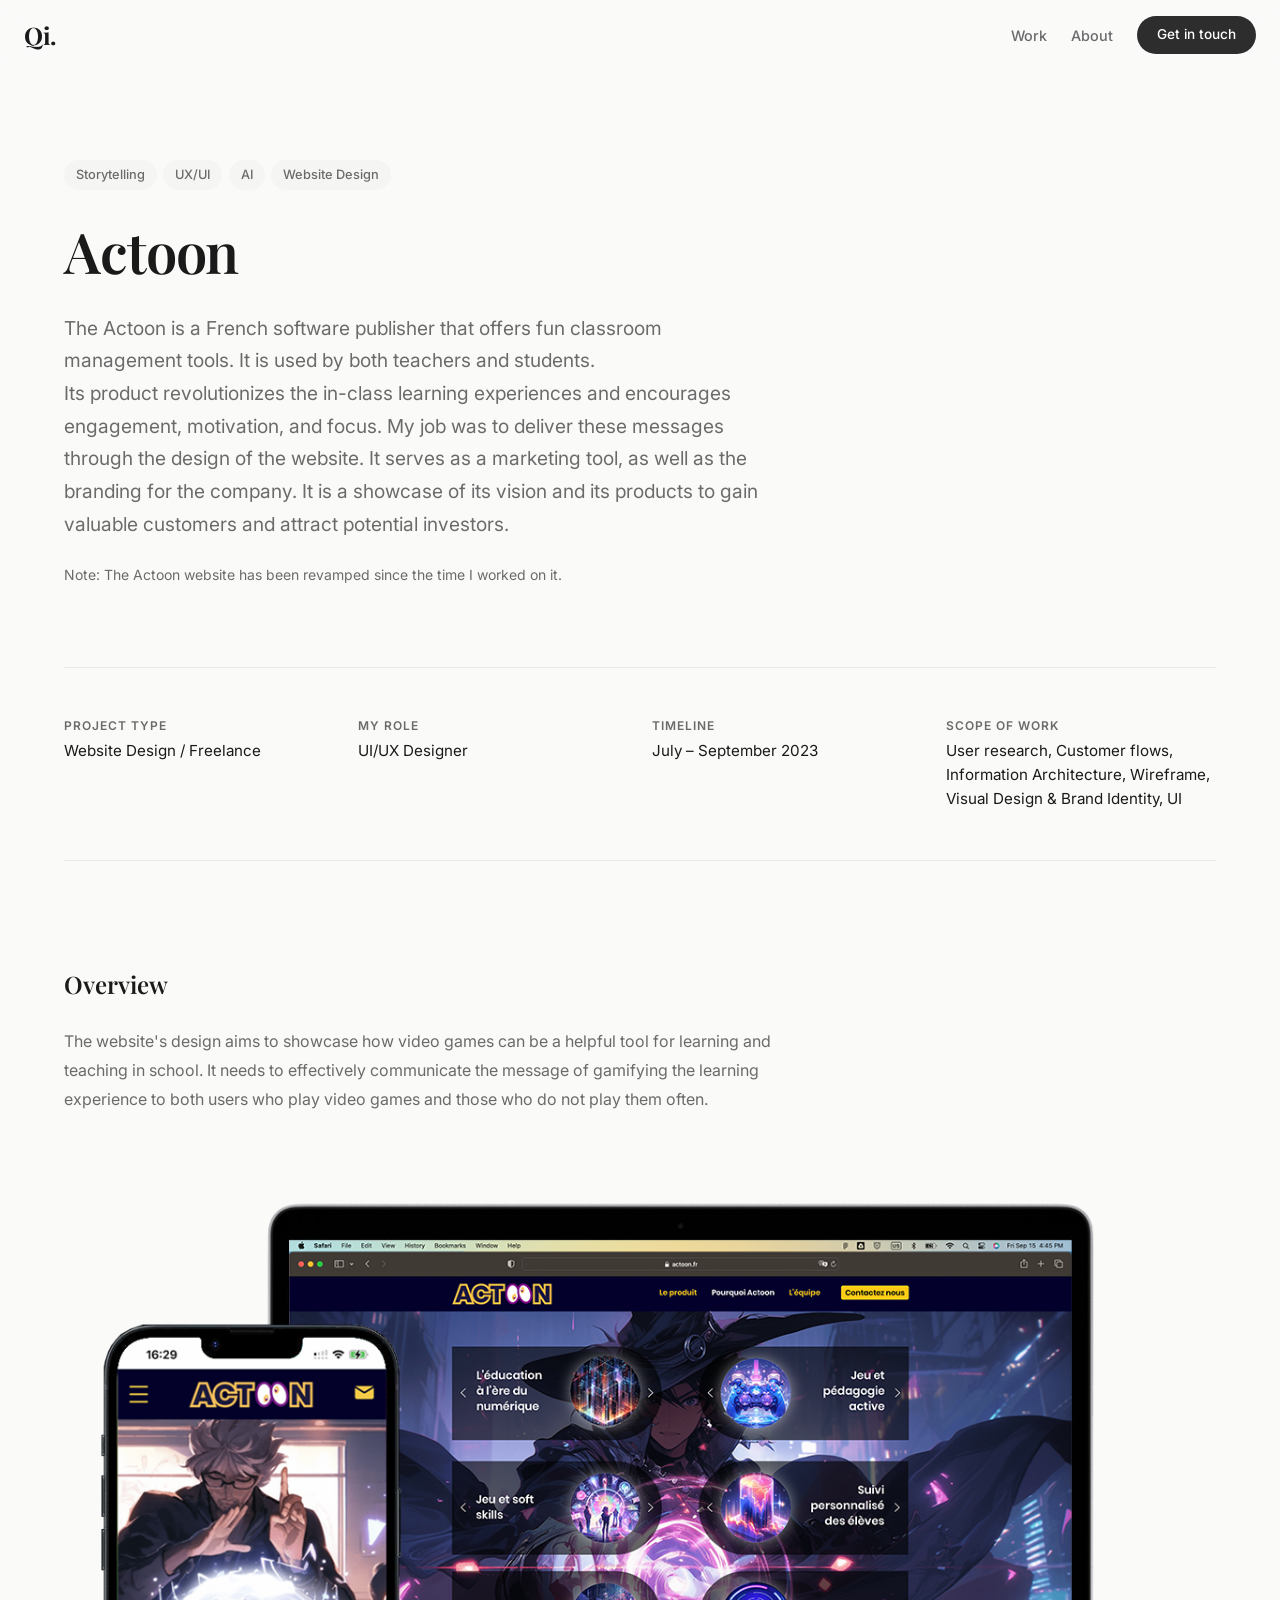
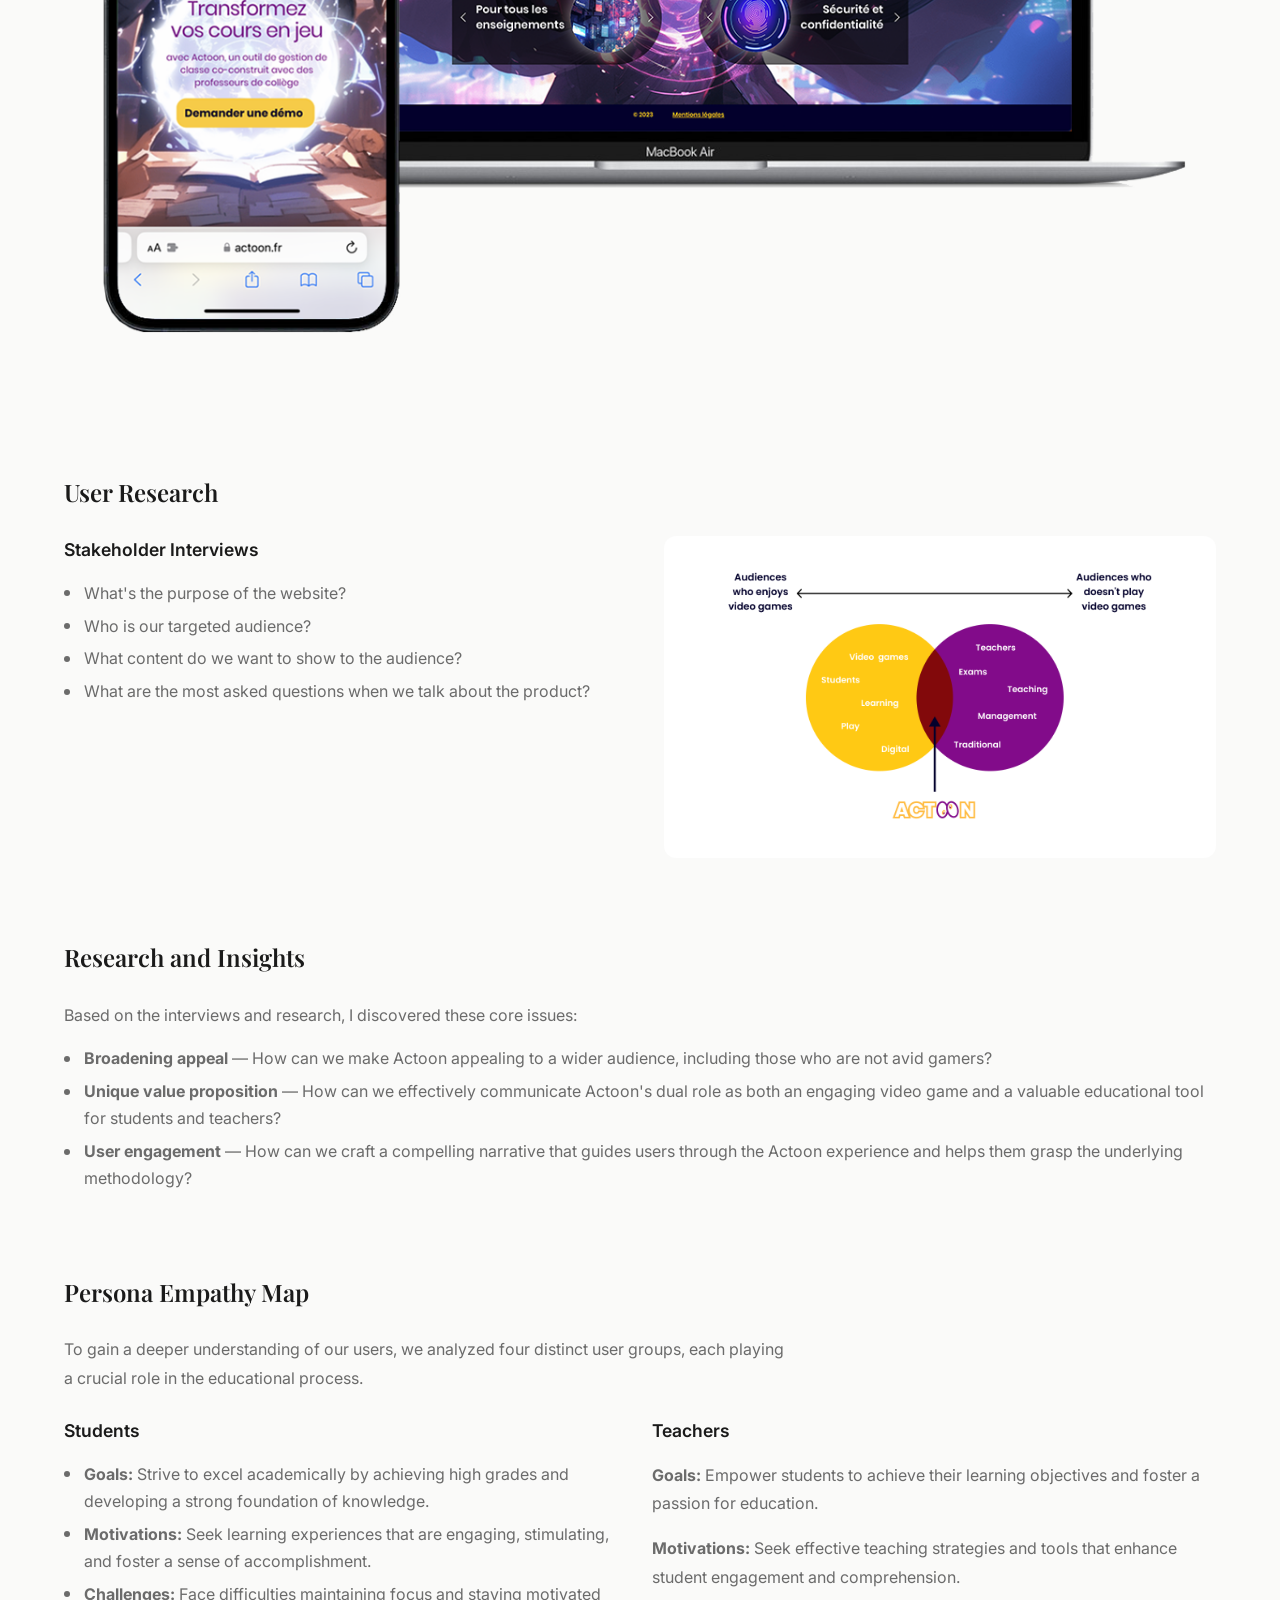
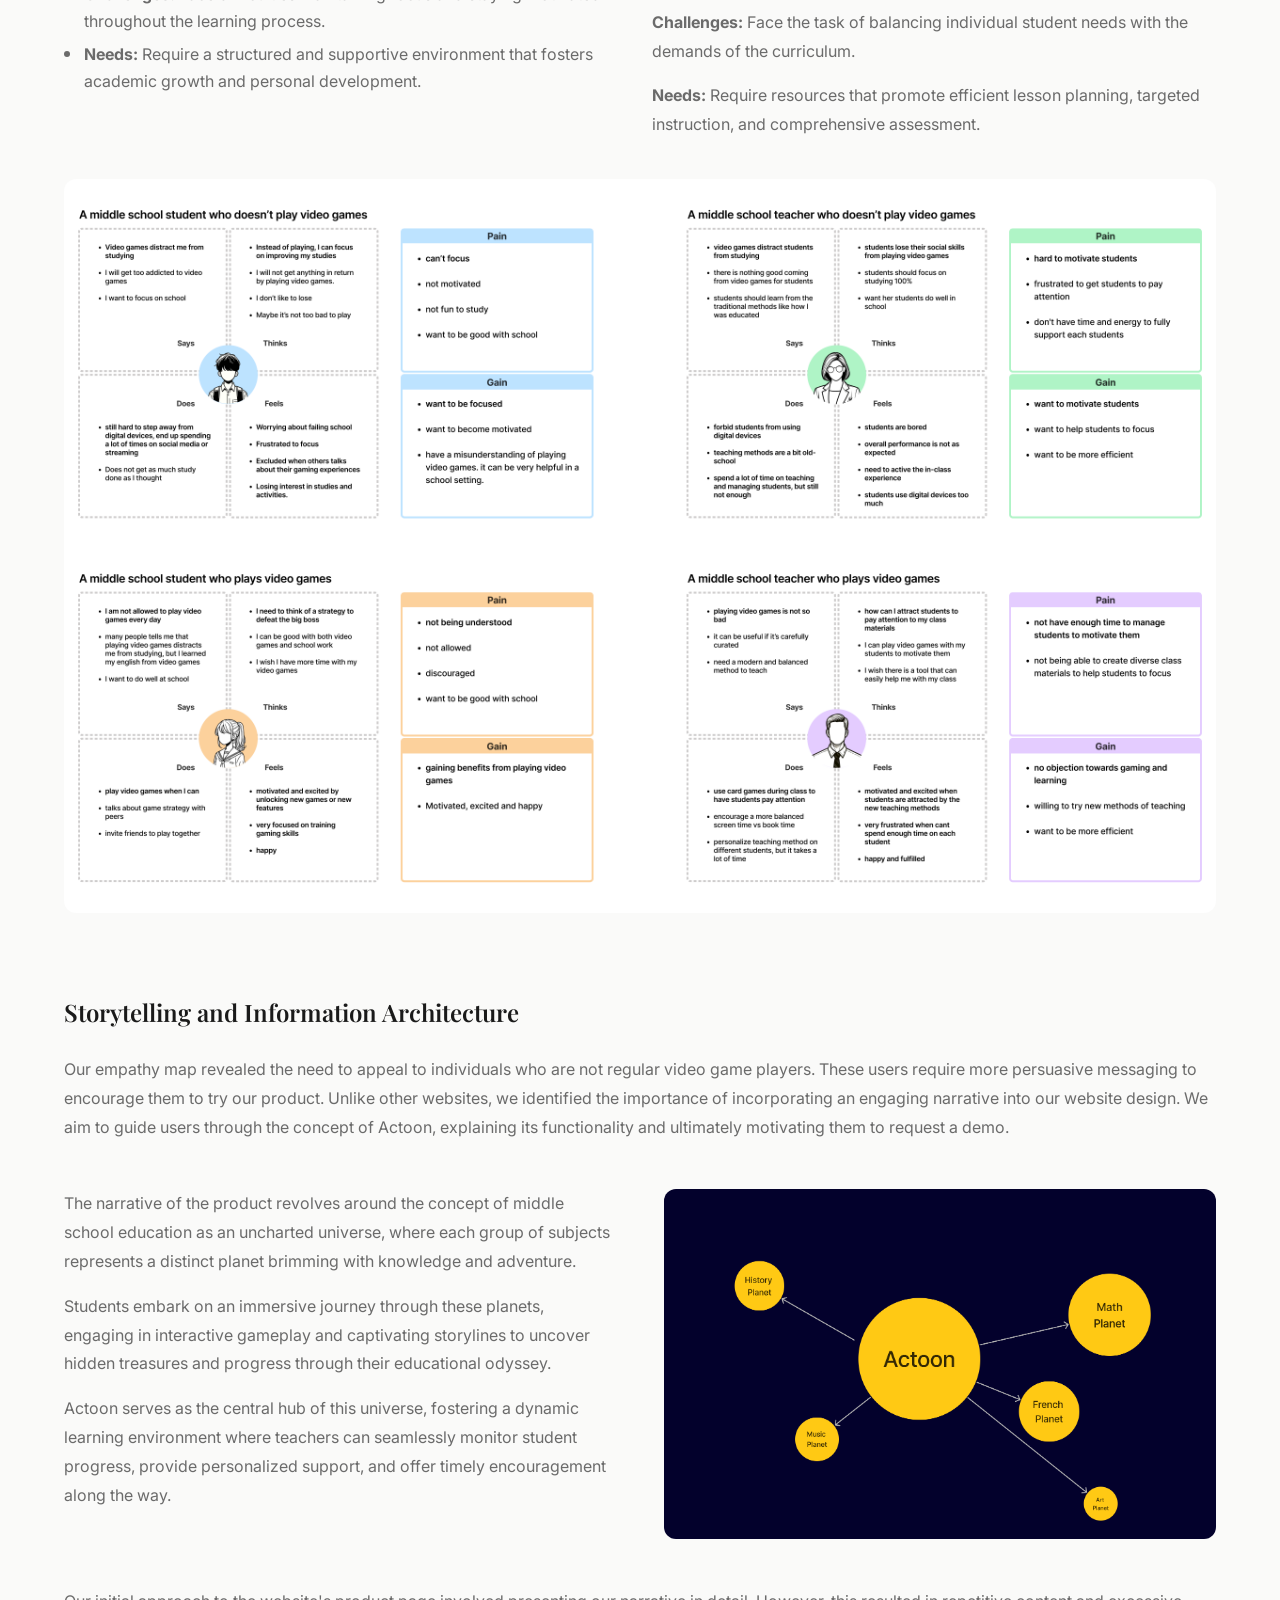
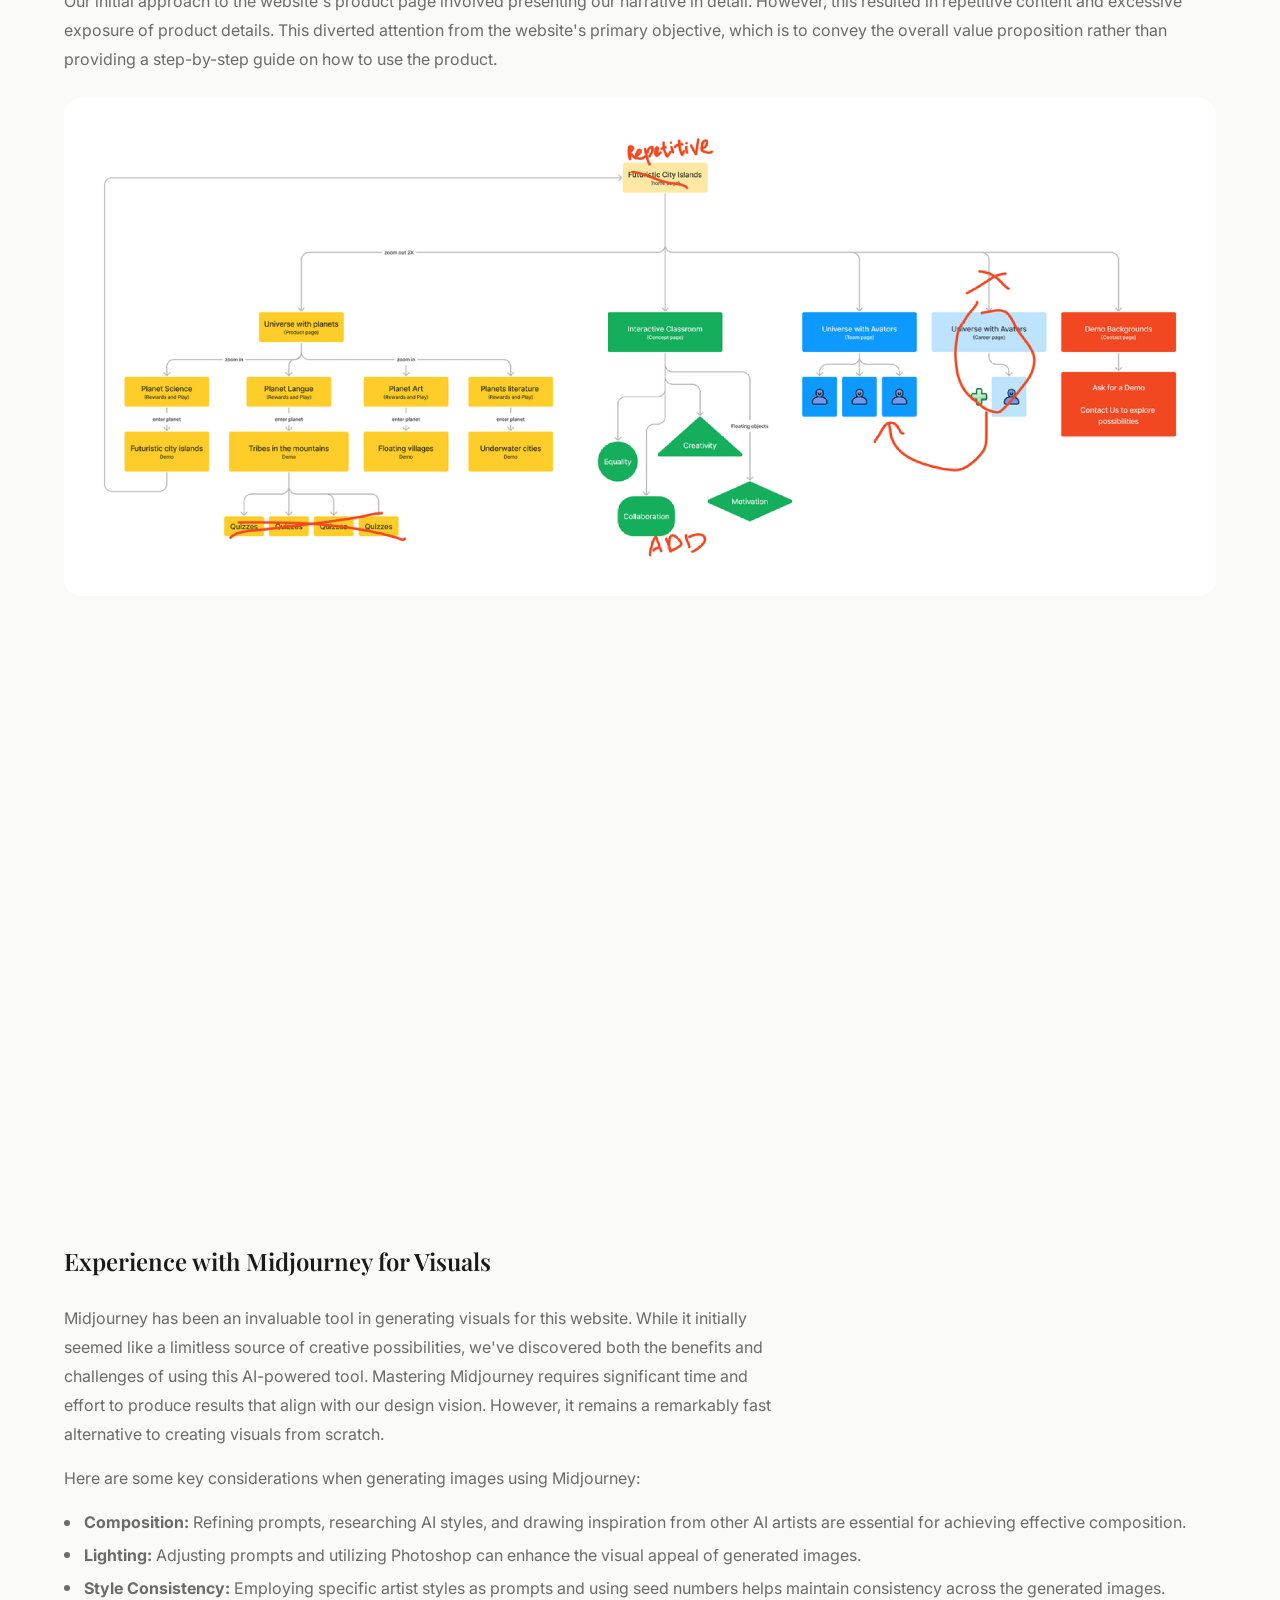
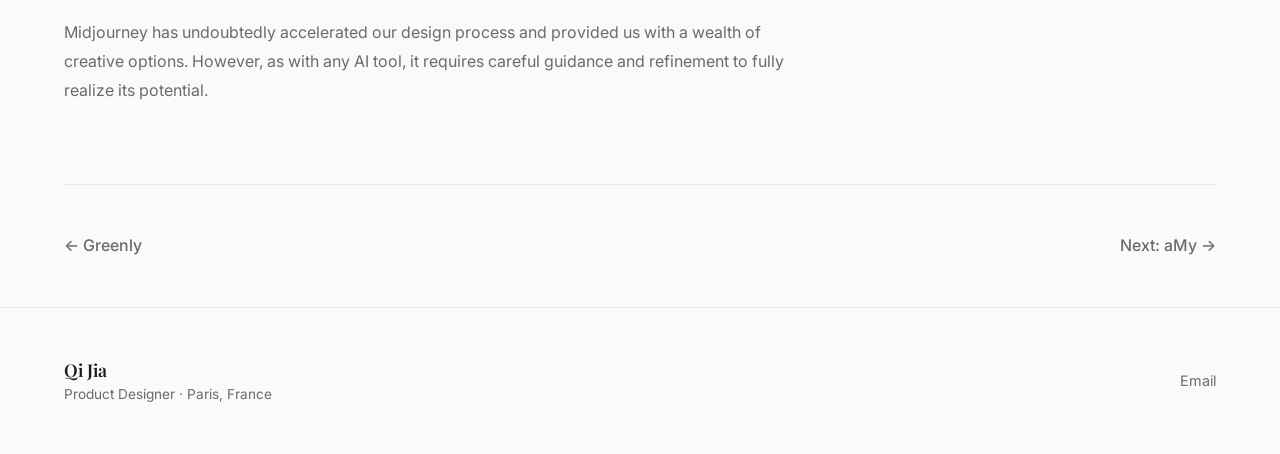
==== commit d2bf0029: "Update all project pages with full content, images, and layout refinements - Homepage: typewriter an" ====
--- a/projects/actoon.html
+++ b/projects/actoon.html
@@ -15,7 +15,7 @@
     <div class="nav-links">
       <a href="../index.html#work">Work</a>
       <a href="../index.html#about">About</a>
-      <a href="mailto:contact@qijia.design" class="nav-cta">Get in touch</a>
+      <a href="mailto:jiaqi0613@gmail.com" class="nav-cta">Get in touch</a>
     </div>
   </nav>
 
@@ -25,7 +25,9 @@
         <span>Storytelling</span><span>UX/UI</span><span>AI</span><span>Website Design</span>
       </div>
       <h1>Actoon</h1>
-      <p class="project-hero__description">Actoon is a French software publisher that offers fun classroom management tools. The website serves as a marketing tool and branding showcase, communicating how video games can be a helpful tool for learning and teaching in school.</p>
+      <p class="project-hero__description">The Actoon is a French software publisher that offers fun classroom management tools. It is used by both teachers and students.</p>
+      <p class="project-hero__description">Its product revolutionizes the in-class learning experiences and encourages engagement, motivation, and focus. My job was to deliver these messages through the design of the website. It serves as a marketing tool, as well as the branding for the company. It is a showcase of its vision and its products to gain valuable customers and attract potential investors.</p>
+      <p style="font-size: 0.875rem; color: var(--color-text-secondary); margin-top: var(--space-md);">Note: The Actoon website has been revamped since the time I worked on it.</p>
 
       <dl class="project-meta">
         <div>
@@ -52,6 +54,7 @@
 
     <div class="project-section">
       <h2>Overview</h2>
+      <p>The website's design aims to showcase how video games can be a helpful tool for learning and teaching in school. It needs to effectively communicate the message of gamifying the learning experience to both users who play video games and those who do not play them often.</p>
       <figure class="project-image">
         <img src="../images/actoon/refurb-macbook-air-silver-m1-202010_copy.png" alt="Actoon website on laptop and mobile">
       </figure>
@@ -59,21 +62,24 @@
 
     <div class="project-section">
       <h2>User Research</h2>
-      <h3>Stakeholder Interviews</h3>
-      <ul>
-        <li>What's the purpose of the website?</li>
-        <li>Who is our targeted audience?</li>
-        <li>What content do we want to show to the audience?</li>
-        <li>What are the most asked questions when we talk about the product?</li>
-      </ul>
-
-      <figure class="project-image">
-        <img src="../images/actoon/Actoon_insights.png" alt="Venn diagram — bridging gaming audiences and non-gaming audiences">
-      </figure>
+      <div class="section-with-aside section-with-aside--wide">
+        <div class="section-with-aside__content">
+          <h3>Stakeholder Interviews</h3>
+          <ul>
+            <li>What's the purpose of the website?</li>
+            <li>Who is our targeted audience?</li>
+            <li>What content do we want to show to the audience?</li>
+            <li>What are the most asked questions when we talk about the product?</li>
+          </ul>
+        </div>
+        <figure class="project-image" style="margin: 0;">
+          <img src="../images/actoon/Actoon_insights.png" alt="Venn diagram — bridging gaming audiences and non-gaming audiences">
+        </figure>
+      </div>
     </div>
 
     <div class="project-section">
-      <h2>Research & Insights</h2>
+      <h2>Research and Insights</h2>
       <p>Based on the interviews and research, I discovered these core issues:</p>
       <ul>
         <li><strong>Broadening appeal</strong> — How can we make Actoon appealing to a wider audience, including those who are not avid gamers?</li>
@@ -111,17 +117,20 @@
     </div>
 
     <div class="project-section">
-      <h2>Storytelling & Information Architecture</h2>
-      <p>Our empathy map revealed the need to appeal to individuals who are not regular video game players. These users require more persuasive messaging to encourage them to try our product. Unlike other websites, we identified the importance of incorporating an engaging narrative into our website design. We aim to guide users through the concept of Actoon, explaining its functionality and ultimately motivating them to request a demo.</p>
-      <p>The narrative of the product revolves around the concept of middle school education as an uncharted universe, where each group of subjects represents a distinct planet brimming with knowledge and adventure.</p>
-      <p>Students embark on an immersive journey through these planets, engaging in interactive gameplay and captivating storylines to uncover hidden treasures and progress through their educational odyssey.</p>
-      <p>Actoon serves as the central hub of this universe, fostering a dynamic learning environment where teachers can seamlessly monitor student progress, provide personalized support, and offer timely encouragement along the way.</p>
+      <h2>Storytelling and Information Architecture</h2>
+      <p style="max-width: none;">Our empathy map revealed the need to appeal to individuals who are not regular video game players. These users require more persuasive messaging to encourage them to try our product. Unlike other websites, we identified the importance of incorporating an engaging narrative into our website design. We aim to guide users through the concept of Actoon, explaining its functionality and ultimately motivating them to request a demo.</p>
+      <div class="section-with-aside section-with-aside--wide" style="margin-top: var(--space-lg); margin-bottom: var(--space-lg);">
+        <div class="section-with-aside__content">
+          <p>The narrative of the product revolves around the concept of middle school education as an uncharted universe, where each group of subjects represents a distinct planet brimming with knowledge and adventure.</p>
+          <p>Students embark on an immersive journey through these planets, engaging in interactive gameplay and captivating storylines to uncover hidden treasures and progress through their educational odyssey.</p>
+          <p>Actoon serves as the central hub of this universe, fostering a dynamic learning environment where teachers can seamlessly monitor student progress, provide personalized support, and offer timely encouragement along the way.</p>
+        </div>
+        <figure class="project-image" style="margin: 0;">
+          <img src="../images/actoon/Actoon_concept.png" alt="Actoon universe concept — subject planets orbiting around the Actoon hub">
+        </figure>
+      </div>
 
-      <figure class="project-image">
-        <img src="../images/actoon/Actoon_concept.png" alt="Actoon universe concept — subject planets orbiting around the Actoon hub">
-      </figure>
-
-      <p>Our initial approach to the website's product page involved presenting our narrative in detail. However, this resulted in repetitive content and excessive exposure of product details. This diverted attention from the website's primary objective, which is to convey the overall value proposition rather than providing a step-by-step guide on how to use the product.</p>
+      <p style="max-width: none;">Our initial approach to the website's product page involved presenting our narrative in detail. However, this resulted in repetitive content and excessive exposure of product details. This diverted attention from the website's primary objective, which is to convey the overall value proposition rather than providing a step-by-step guide on how to use the product.</p>
 
       <figure class="project-image">
         <img src="../images/actoon/Container.png" alt="Initial information architecture — annotated with iteration notes">
@@ -130,12 +139,15 @@
 
     <div class="project-section">
       <h2>Information Architecture</h2>
-      <p>After reevaluating our approach, we decided to emphasize Actoon's central role in the learning universe. It's more than just an educational platform; it's a dynamic tool that empowers teachers to monitor student progress, provide personalized support, and offer timely encouragement throughout the learning journey.</p>
-      <p>It's like a teacher's crystal ball, unlocking endless possibilities and igniting a passion for learning.</p>
-
-      <figure class="project-image">
-        <img src="../images/actoon/Actoon_IA.png" alt="Revised information architecture — home page, team, why Actoon, product, and contact">
-      </figure>
+      <div class="section-with-aside section-with-aside--wide">
+        <div class="section-with-aside__content">
+          <p>After reevaluating our approach, we decided to emphasize Actoon's central role in the learning universe. It's more than just an educational platform; it's a dynamic tool that empowers teachers to monitor student progress, provide personalized support, and offer timely encouragement throughout the learning journey.</p>
+          <p>It's like a teacher's crystal ball, unlocking endless possibilities and igniting a passion for learning.</p>
+        </div>
+        <figure class="project-image" style="margin: 0;">
+          <img src="../images/actoon/Actoon_IA.png" alt="Revised information architecture — home page, team, why Actoon, product, and contact">
+        </figure>
+      </div>
     </div>
 
     <div class="project-section">
@@ -163,7 +175,7 @@
         <p class="footer-role">Product Designer &middot; Paris, France</p>
       </div>
       <div class="footer-links">
-        <a href="mailto:contact@qijia.design">Email</a>
+        <a href="mailto:jiaqi0613@gmail.com">Email</a>
       </div>
     </div>
   </footer>
--- a/styles.css
+++ b/styles.css
@@ -161,9 +161,9 @@
 
 .hero-title {
   font-family: var(--font-serif);
-  font-size: clamp(2.5rem, 5.5vw, 4.5rem);
-  font-weight: 600;
-  line-height: 1.15;
+  font-size: clamp(1.75rem, 3.5vw, 2.5rem);
+  font-weight: 600;
+  line-height: 1.25;
   letter-spacing: -0.02em;
   max-width: 800px;
   margin-bottom: var(--space-md);
@@ -179,21 +179,56 @@
 
 .typewriter {
   font-family: var(--font-serif);
-  font-size: clamp(1.25rem, 3vw, 1.75rem);
-  font-weight: 500;
-  color: var(--color-text-secondary);
-  margin-bottom: var(--space-sm);
-  min-height: 2.5rem;
+  font-size: clamp(2rem, 6vw, 4.5rem);
+  font-weight: 600;
+  font-style: italic;
+  letter-spacing: -0.02em;
+  white-space: nowrap;
+  background: linear-gradient(135deg, #667eea 0%, #764ba2 100%);
+  -webkit-background-clip: text;
+  -webkit-text-fill-color: transparent;
+  background-clip: text;
+  margin-bottom: var(--space-sm);
+  min-height: 1.2em;
+  overflow: visible;
+  padding-top: 0.1em;
 }
 
 .typewriter__cursor {
+  display: inline-block;
+  width: 3px;
+  height: 0.85em;
+  background: linear-gradient(135deg, #667eea 0%, #764ba2 100%);
+  margin-left: 8px;
+  vertical-align: baseline;
+  transform: skewX(-12deg);
   animation: blink 0.7s step-end infinite;
-  color: var(--color-text-secondary);
 }
 
 @keyframes blink {
   0%, 100% { opacity: 1; }
   50% { opacity: 0; }
+}
+
+.hero-tagline {
+  font-size: 1.1rem;
+  font-weight: 500;
+  line-height: 1.7;
+  color: var(--color-text-secondary);
+  max-width: 700px;
+  margin-bottom: var(--space-sm);
+}
+
+.hero-body {
+  font-size: 0.95rem;
+  line-height: 1.8;
+  color: var(--color-text-secondary);
+  max-width: 650px;
+  margin-bottom: var(--space-sm);
+}
+
+.hero-body:last-of-type {
+  margin-bottom: var(--space-lg);
 }
 
 .hero-subtitle {
@@ -410,6 +445,11 @@
   line-height: 1.7;
 }
 
+.notable-projects a {
+  text-decoration: underline;
+  transition: color var(--transition);
+}
+
 /* ================================
    Footer
    ================================ */
@@ -493,9 +533,10 @@
   grid-template-columns: repeat(auto-fit, minmax(180px, 1fr));
   gap: var(--space-md);
   padding: var(--space-lg) 0;
+  margin-top: var(--space-xl);
   border-top: 1px solid var(--color-border);
   border-bottom: 1px solid var(--color-border);
-  margin-bottom: var(--space-xl);
+  margin-bottom: var(--space-md);
 }
 
 .project-meta dt {
@@ -556,7 +597,7 @@
   top: 0.65rem;
   width: 6px;
   height: 6px;
-  background: linear-gradient(135deg, #667eea 0%, #764ba2 100%);
+  background: var(--color-text-secondary);
   border-radius: 50%;
 }
 
@@ -610,11 +651,20 @@
 
 .project-image {
   margin: var(--space-md) 0;
+  text-align: left;
 }
 
 .project-image img {
   border-radius: var(--radius);
-  width: 100%;
+  max-width: 100%;
+}
+
+.project-image-grid {
+  justify-items: start;
+}
+
+.project-image-grid .project-image img {
+  max-width: 100%;
 }
 
 .project-image-grid {
@@ -641,6 +691,77 @@
 
 .project-image-row .project-image img {
   height: 100%;
+  object-fit: cover;
+}
+
+.project-image-grid--compact {
+  grid-template-columns: repeat(3, 1fr);
+  gap: var(--space-sm);
+}
+
+.design-system-grid {
+  display: grid;
+  grid-template-columns: 1fr 2fr;
+  gap: var(--space-sm);
+  margin: var(--space-md) 0;
+}
+
+.design-system-grid figure {
+  margin: 0;
+}
+
+.design-system-grid img {
+  width: 100%;
+  height: 100%;
+  object-fit: cover;
+  object-position: left;
+  border-radius: var(--radius);
+}
+
+.design-system-grid__tall img {
+  height: 100%;
+}
+
+.design-system-grid__right {
+  display: grid;
+  grid-template-columns: 1fr 1fr;
+  gap: var(--space-sm);
+}
+
+@media (max-width: 768px) {
+  .design-system-grid {
+    grid-template-columns: 1fr;
+  }
+}
+
+.project-image-grid--gifs {
+  gap: var(--space-xl);
+  max-width: 900px;
+  margin-top: var(--space-lg) !important;
+}
+
+.project-image-grid--gifs .project-image {
+  text-align: center;
+}
+
+.project-image-grid--gifs .project-image figcaption {
+  font-size: 1rem;
+  font-weight: 600;
+  opacity: 1;
+  margin-bottom: var(--space-sm);
+}
+
+.project-image-grid--gifs .project-image img {
+  max-width: 400px;
+}
+
+.project-image-row--compact {
+  max-width: 720px;
+  gap: var(--space-sm);
+}
+
+.project-image-row--compact .project-image img {
+  max-height: 180px;
   object-fit: cover;
 }
 
@@ -649,6 +770,181 @@
   .project-image-row {
     grid-template-columns: 1fr;
   }
+}
+
+.competitor-card {
+  display: grid;
+  grid-template-columns: 1fr 350px;
+  gap: var(--space-md);
+  align-items: start;
+  padding: var(--space-md) 0;
+  border-bottom: 1px solid var(--color-border);
+}
+
+.competitor-card:last-child {
+  border-bottom: none;
+}
+
+.competitor-card__copy h3 {
+  font-size: 1.1rem;
+  font-weight: 600;
+  margin-bottom: 0.5rem;
+}
+
+.competitor-card__copy p {
+  margin-bottom: 0.25rem;
+}
+
+.competitor-card__copy ul {
+  margin-bottom: var(--space-xs);
+}
+
+.competitor-card__image {
+  margin: 0;
+}
+
+.competitor-card__image img {
+  border-radius: var(--radius);
+  max-width: 150px;
+  object-fit: contain;
+}
+
+.competitor-card__image--landscape img {
+  max-width: 350px;
+}
+
+@media (max-width: 768px) {
+  .competitor-card {
+    grid-template-columns: 1fr;
+  }
+
+  .competitor-card__image {
+    max-width: 250px;
+  }
+}
+
+.section-with-aside {
+  display: grid;
+  grid-template-columns: 1fr 280px;
+  gap: var(--space-lg);
+  align-items: start;
+}
+
+.case-study-stack {
+  position: relative;
+  width: 280px;
+  aspect-ratio: 3 / 3.5;
+}
+
+.case-study-stack img {
+  position: absolute;
+  width: 220px;
+  border-radius: 6px;
+  box-shadow: 0 4px 20px rgba(0, 0, 0, 0.12);
+}
+
+.case-study-stack__back {
+  top: 0;
+  right: 0;
+}
+
+.case-study-stack__front {
+  top: 30px;
+  left: 0;
+}
+
+.section-with-aside--wide {
+  grid-template-columns: 1fr 1fr;
+}
+
+@media (max-width: 768px) {
+  .section-with-aside,
+  .section-with-aside--wide {
+    grid-template-columns: 1fr;
+  }
+
+  .case-study-stack {
+    width: 220px;
+    aspect-ratio: 3 / 3.5;
+  }
+
+  .case-study-stack img {
+    width: 180px;
+  }
+}
+
+.persona-flow-grid {
+  display: grid;
+  grid-template-columns: 1fr 3fr;
+  gap: var(--space-md);
+  align-items: stretch;
+  margin: var(--space-md) 0;
+}
+
+.persona-flow-grid__personas {
+  display: flex;
+  flex-direction: column;
+  justify-content: space-between;
+  height: 100%;
+}
+
+.persona-flow-grid__personas .project-image {
+  margin: 0;
+}
+
+.persona-flow-grid__flow {
+  margin: 0;
+}
+
+.persona-flow-grid__flow img {
+  width: 100%;
+  object-fit: contain;
+}
+
+@media (max-width: 768px) {
+  .persona-flow-grid {
+    grid-template-columns: 1fr;
+  }
+}
+
+.need-card {
+  display: grid;
+  grid-template-columns: 1fr 2fr;
+  gap: var(--space-md);
+  align-items: start;
+  padding: var(--space-md) 0;
+  border-bottom: 1px solid var(--color-border);
+}
+
+.need-card:last-of-type {
+  border-bottom: none;
+}
+
+.need-card__copy h3 {
+  font-size: 1.1rem;
+  font-weight: 600;
+  margin-bottom: 0.5rem;
+}
+
+.need-card__image {
+  margin: 0;
+}
+
+.need-card__image img {
+  width: 100%;
+  border-radius: var(--radius);
+}
+
+@media (max-width: 768px) {
+  .need-card {
+    grid-template-columns: 1fr;
+  }
+}
+
+.problem-statement {
+  font-size: 1.35rem;
+  line-height: 1.7;
+  max-width: 720px;
 }
 
 .project-nav {
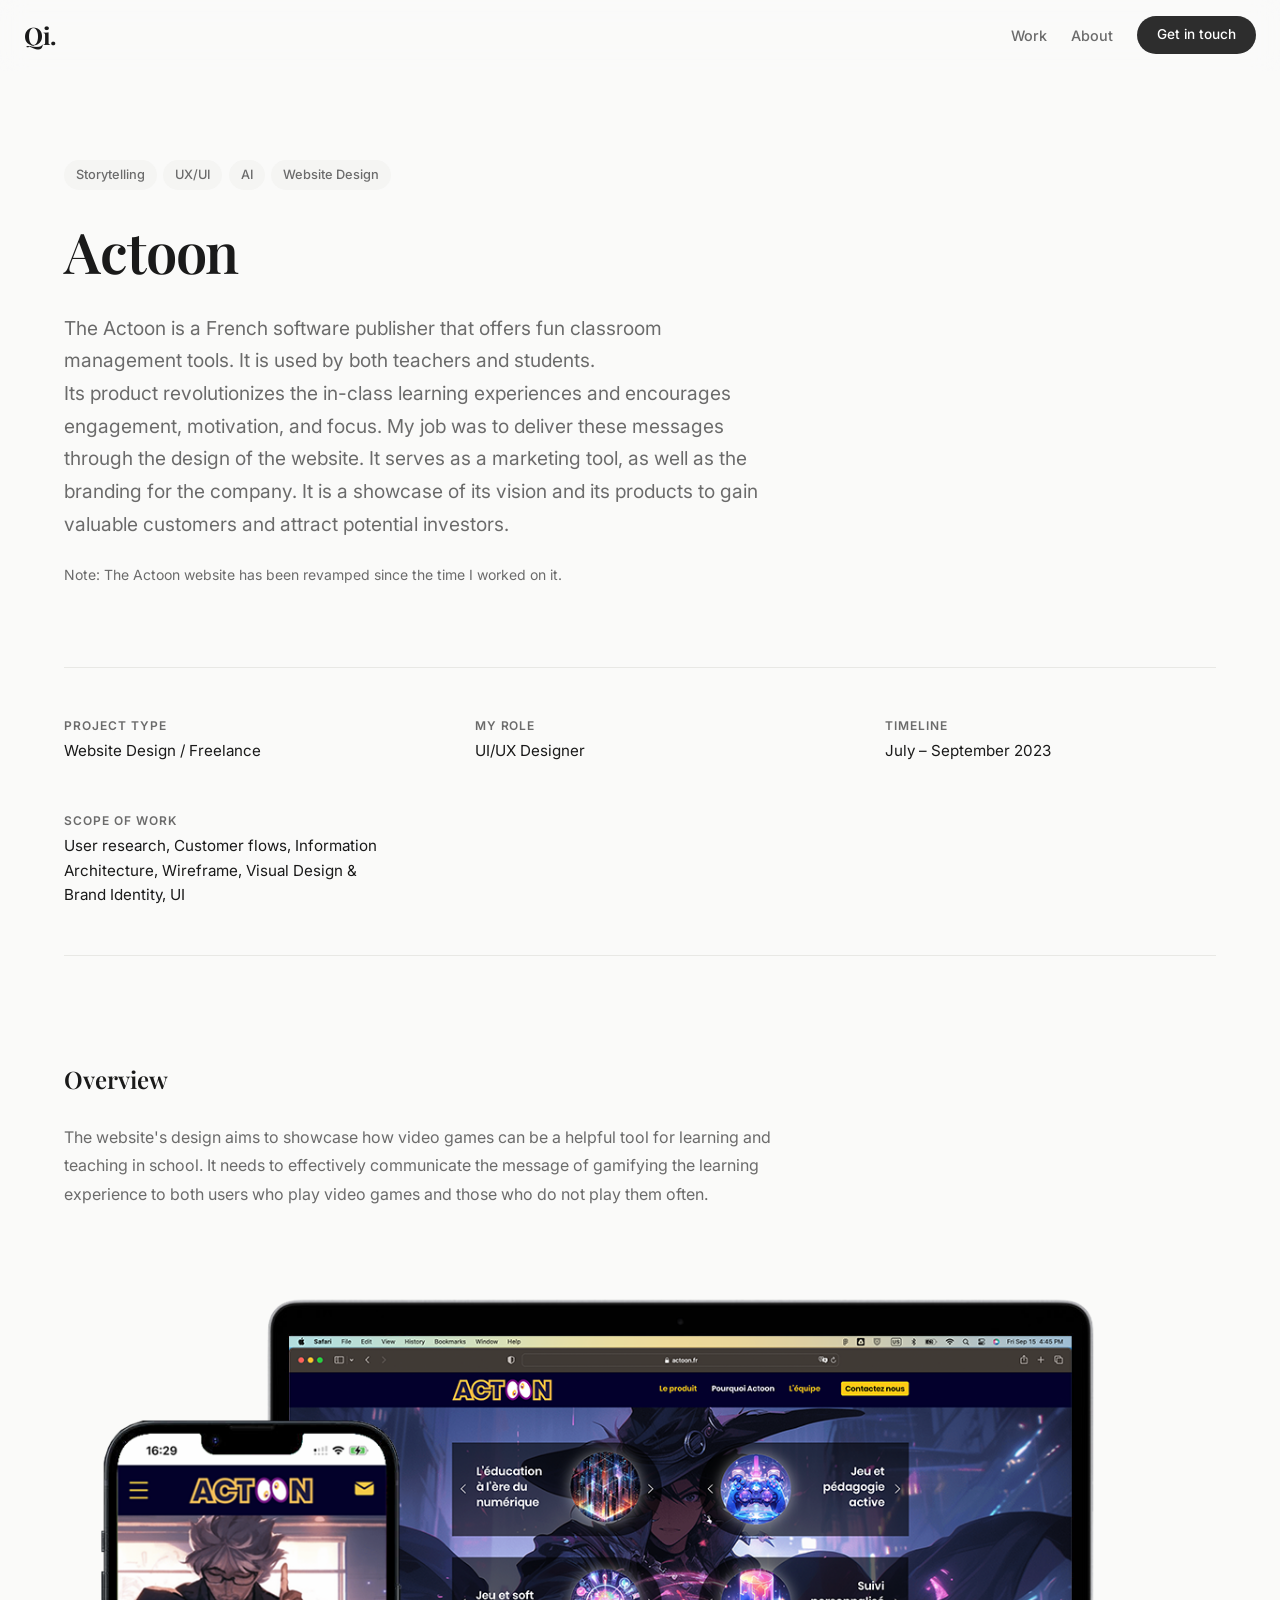
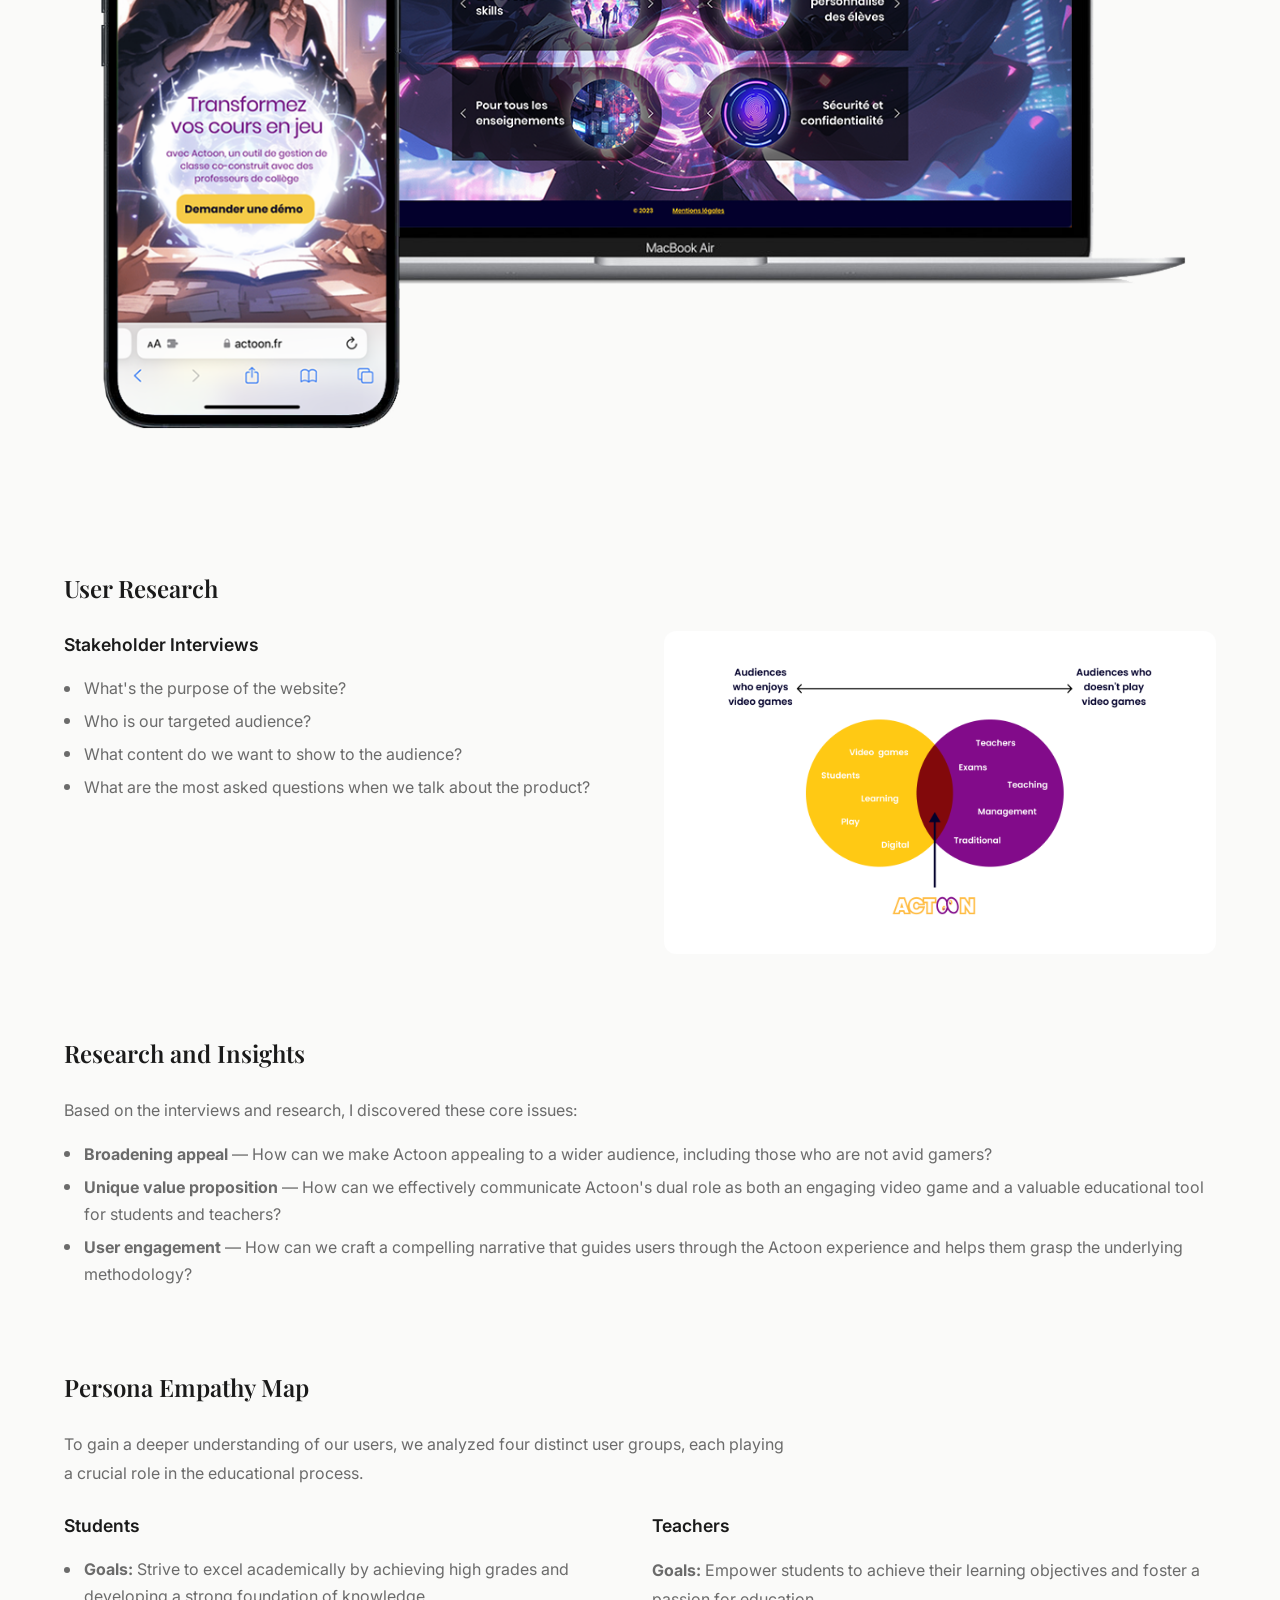
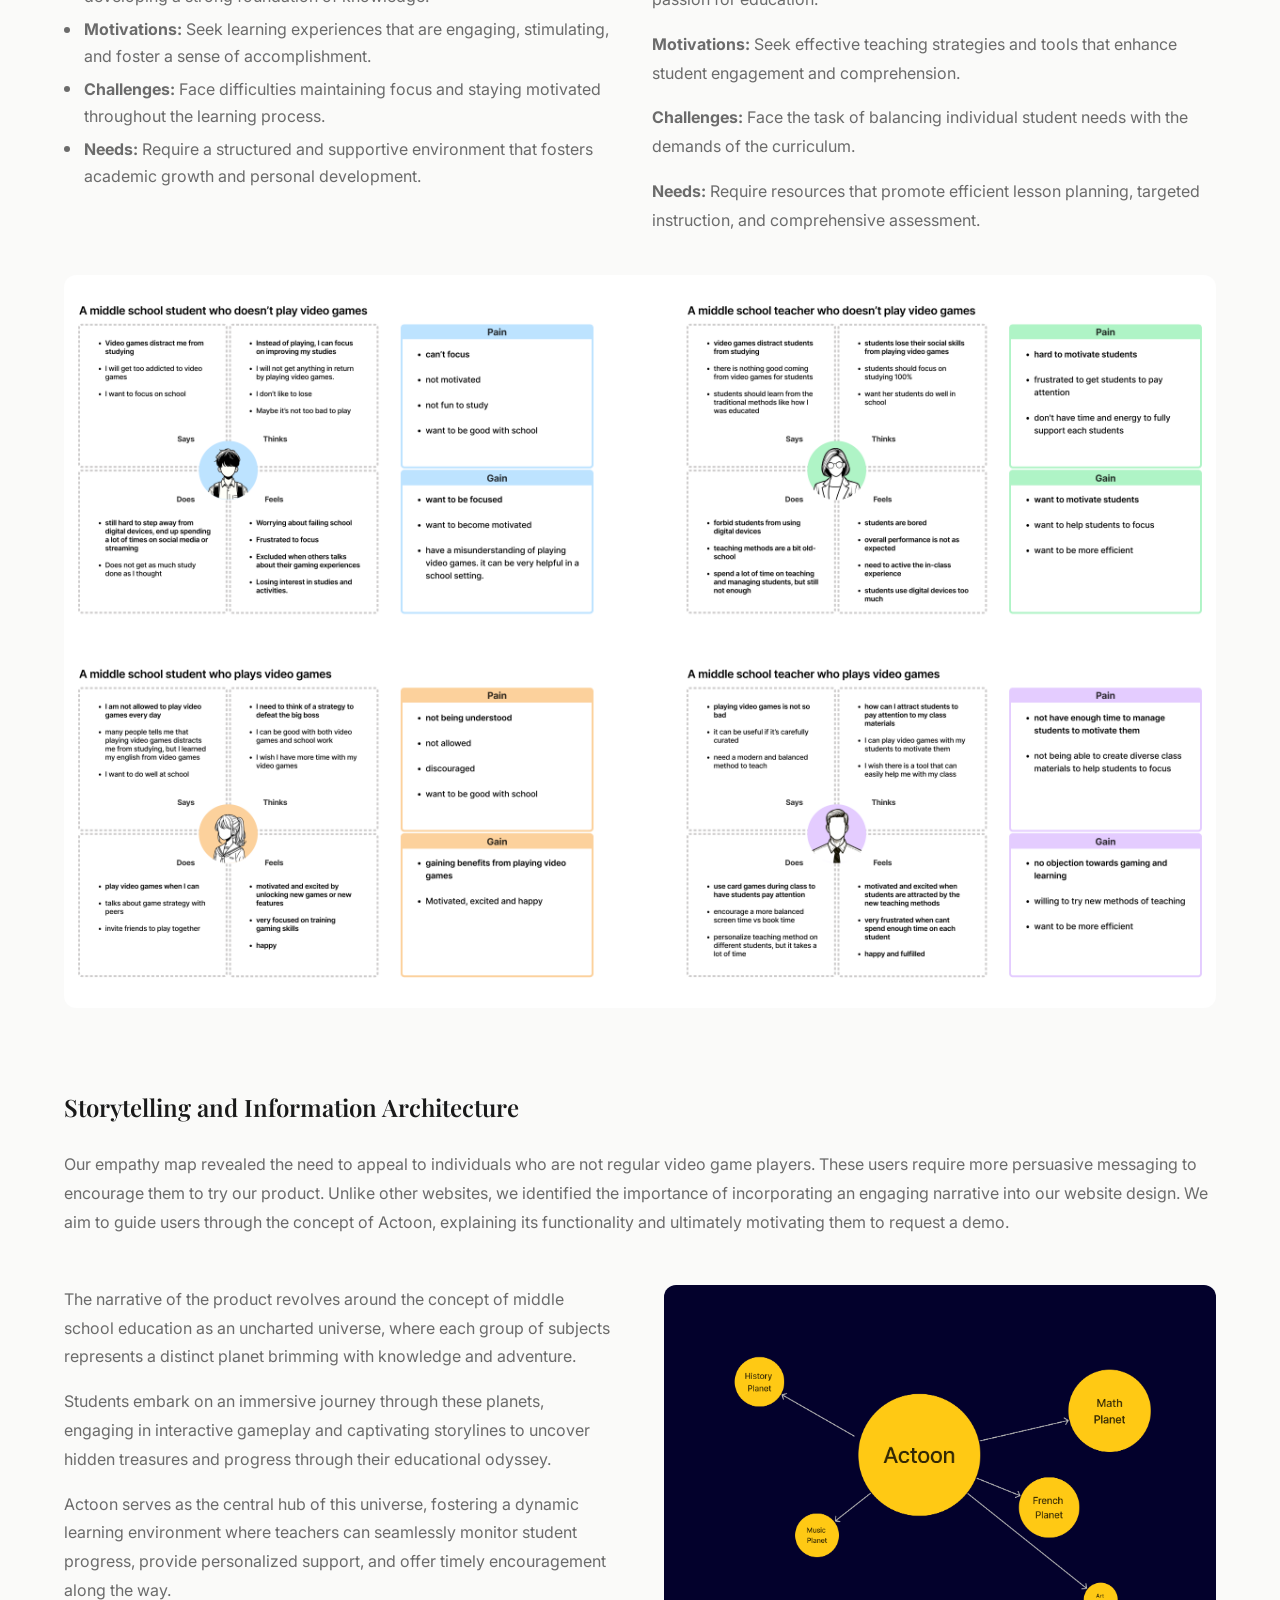
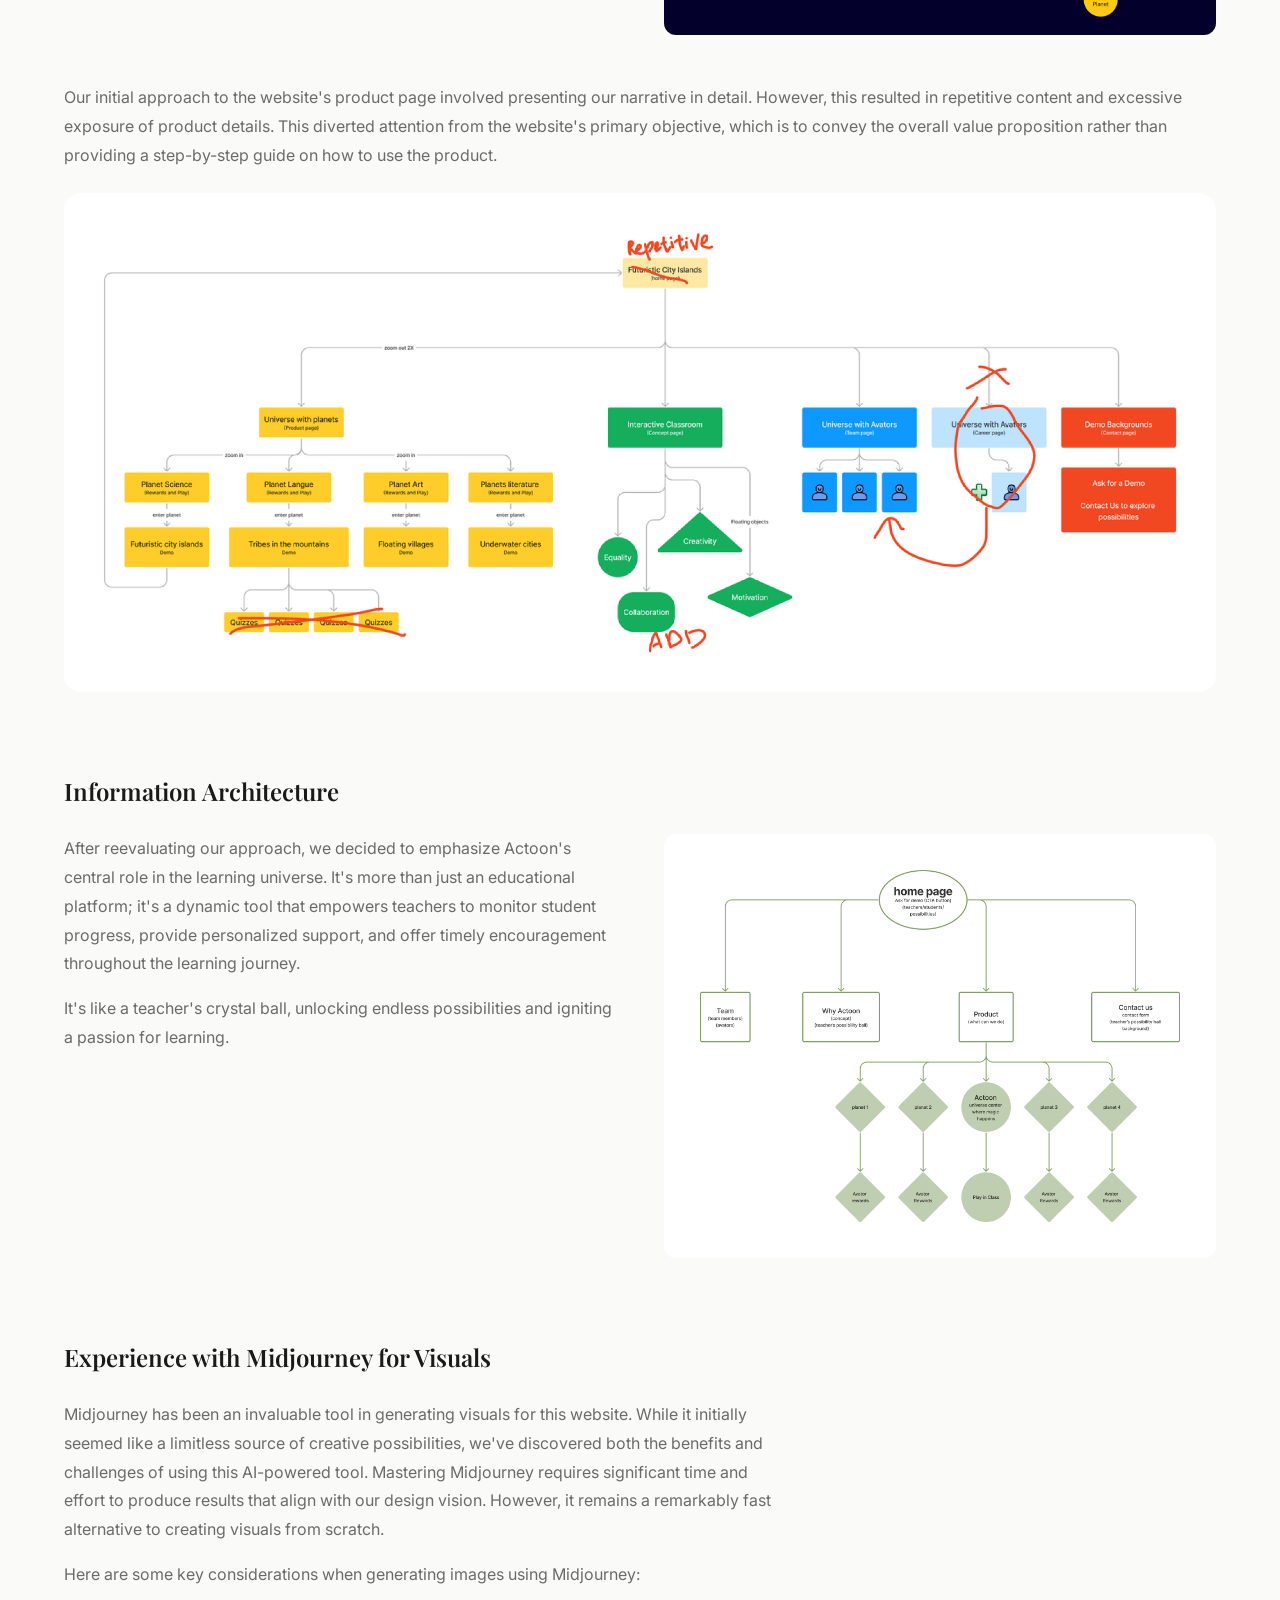
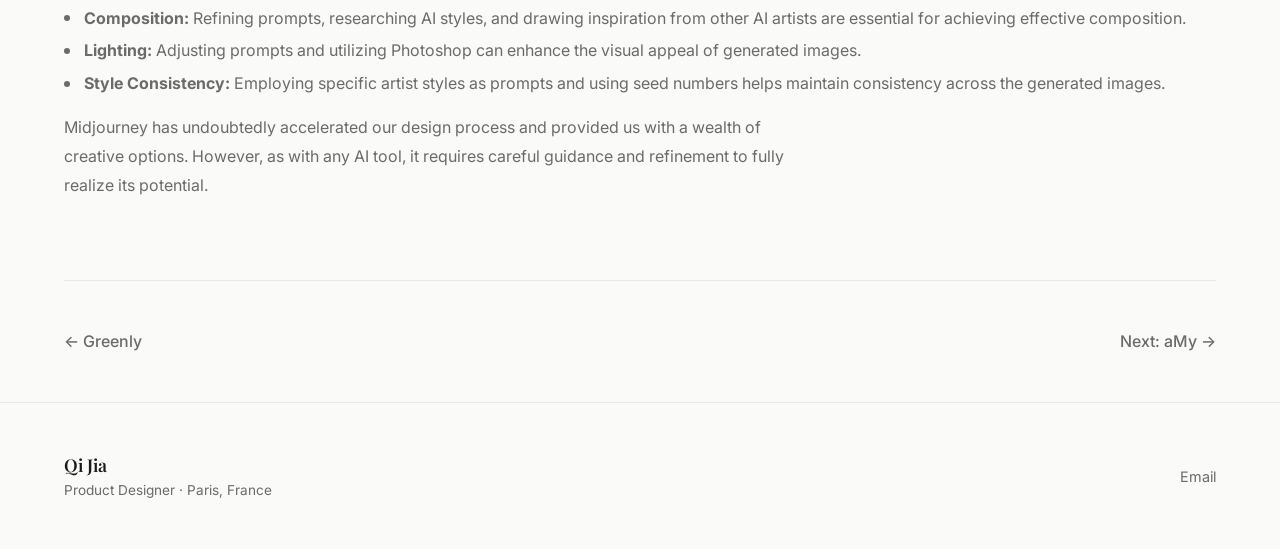
==== commit 2d50f1d9: "Add Google Analytics tracking - Install GA4 tracking on all pages (homepage and 6 case studies) - Me" ====
--- a/projects/actoon.html
+++ b/projects/actoon.html
@@ -8,6 +8,14 @@
   <link rel="preconnect" href="https://fonts.googleapis.com">
   <link rel="preconnect" href="https://fonts.gstatic.com" crossorigin>
   <link href="https://fonts.googleapis.com/css2?family=Inter:wght@400;500;600&family=Playfair+Display:wght@500;600;700&display=swap" rel="stylesheet">
+  <!-- Google Analytics -->
+  <script async src="https://www.googletagmanager.com/gtag/js?id=G-H3Z3Y19K49"></script>
+  <script>
+    window.dataLayer = window.dataLayer || [];
+    function gtag(){dataLayer.push(arguments);}
+    gtag('js', new Date());
+    gtag('config', 'G-H3Z3Y19K49');
+  </script>
 </head>
 <body>
   <nav class="nav" id="nav">
--- a/styles.css
+++ b/styles.css
@@ -166,7 +166,7 @@
   line-height: 1.25;
   letter-spacing: -0.02em;
   max-width: 800px;
-  margin-bottom: var(--space-md);
+  margin-bottom: 0.5rem;
 }
 
 .hero-title em {
@@ -530,8 +530,9 @@
 
 .project-meta {
   display: grid;
-  grid-template-columns: repeat(auto-fit, minmax(180px, 1fr));
-  gap: var(--space-md);
+  grid-template-columns: repeat(3, 1fr);
+  column-gap: var(--space-xl);
+  row-gap: var(--space-lg);
   padding: var(--space-lg) 0;
   margin-top: var(--space-xl);
   border-top: 1px solid var(--color-border);
@@ -615,7 +616,7 @@
   font-size: 0.9rem;
   color: var(--color-text-secondary);
   line-height: 1.6;
-  font-style: italic;
+  font-style: normal;
   border-left: 3px solid var(--color-border);
 }
 
